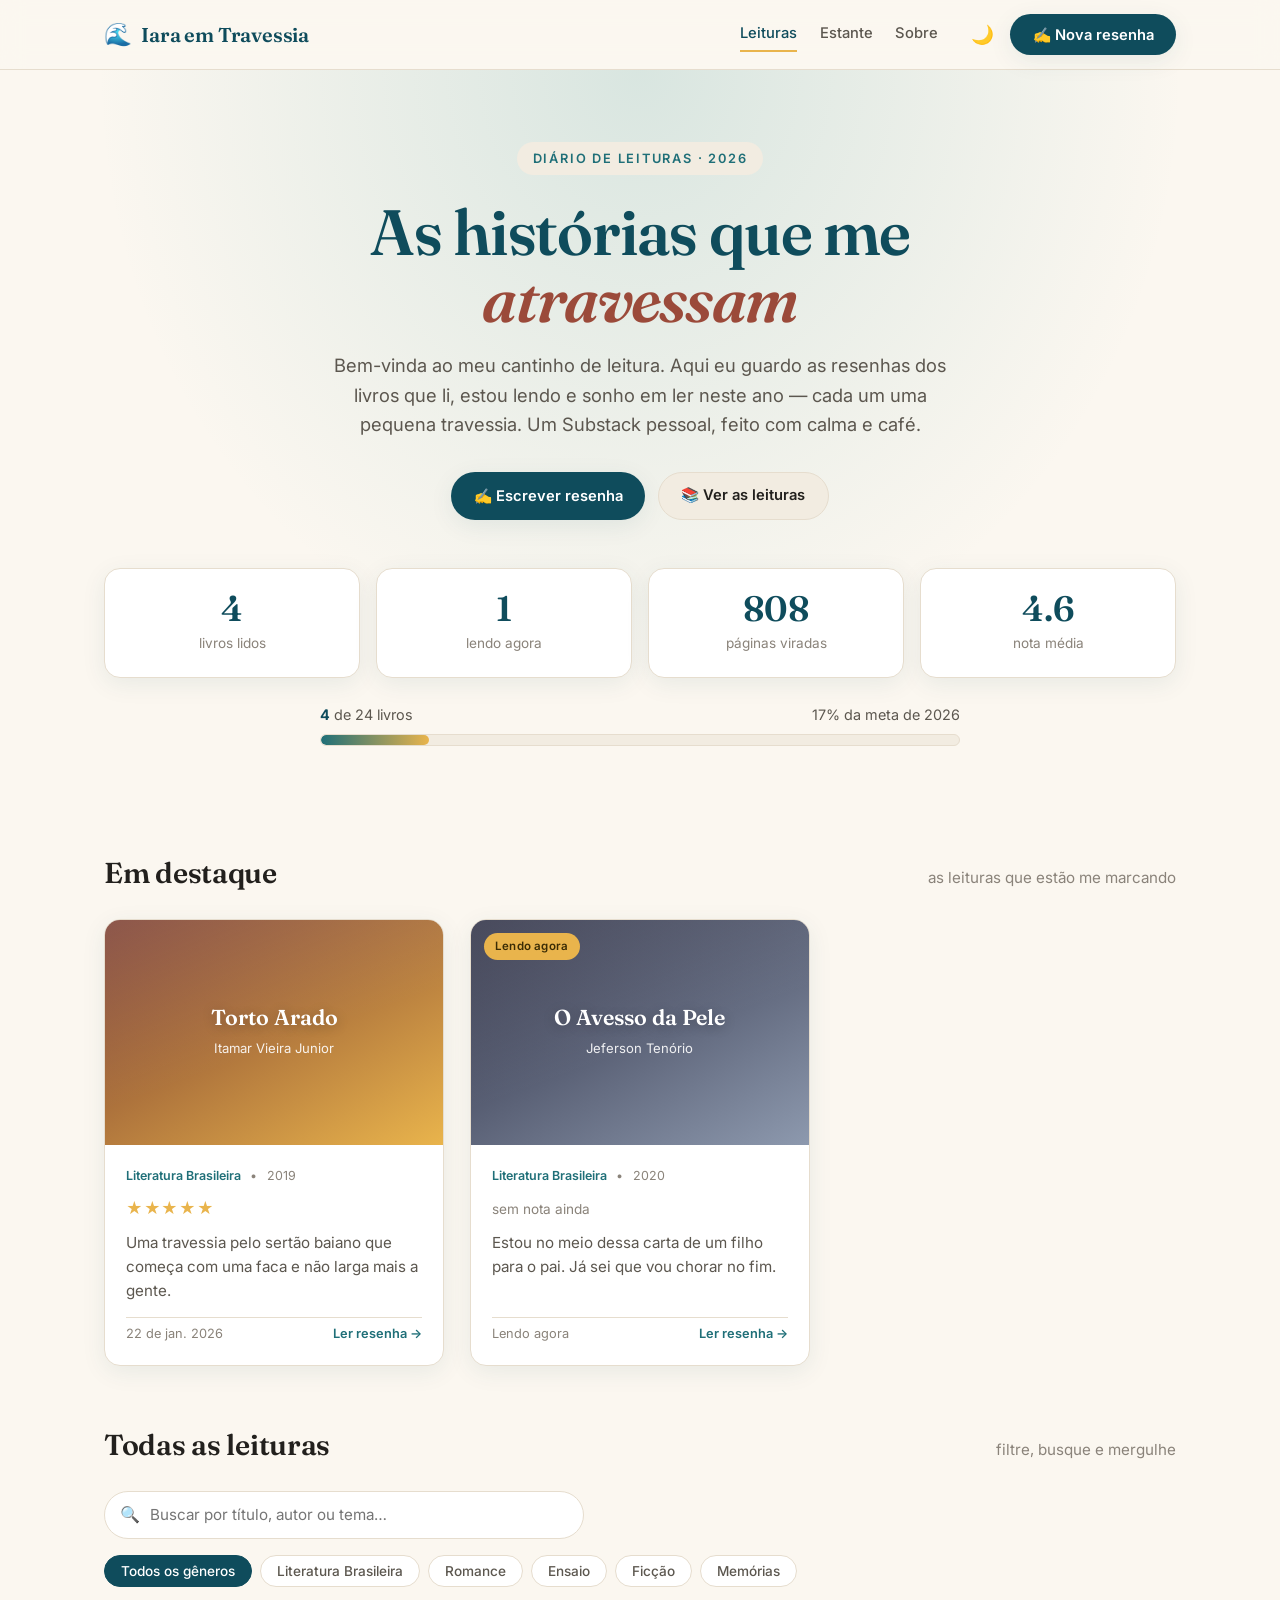
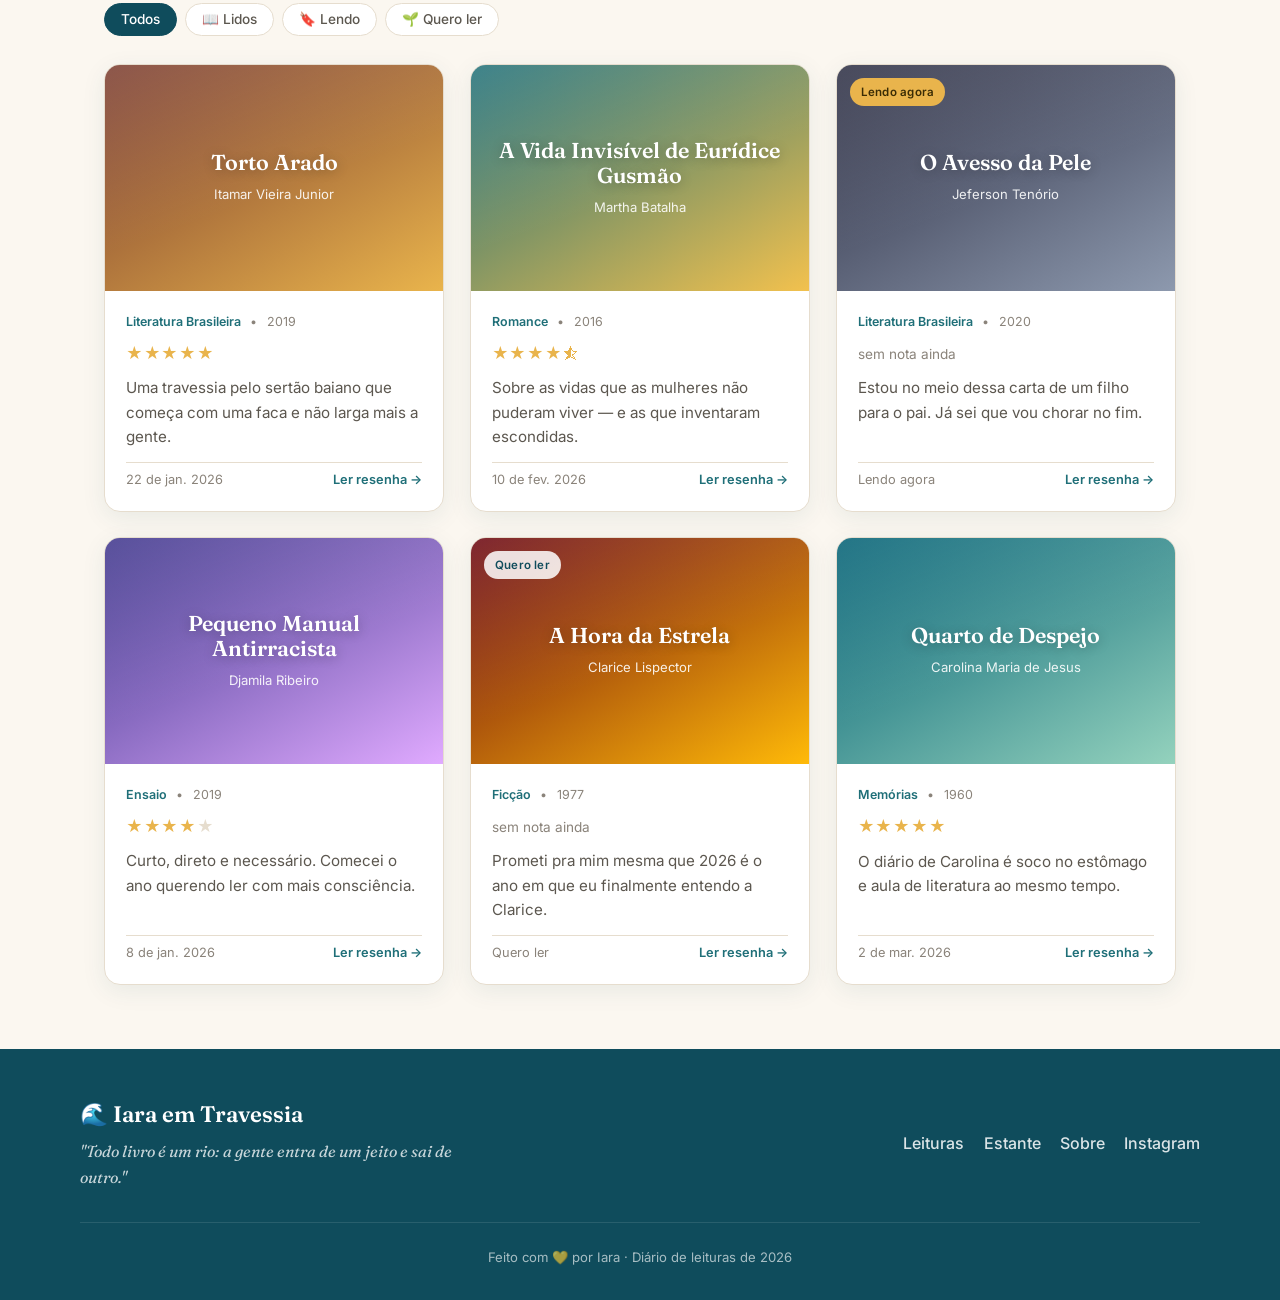
==== index.html @ cbac50d8 "Cria site Iara em Travessia — diário de leituras 2026 Blog pessoal de resenhas estilo Substack/Mediu" ====
<!DOCTYPE html>
<html lang="pt-BR">
<head>
  <meta charset="UTF-8" />
  <meta name="viewport" content="width=device-width, initial-scale=1.0" />
  <title>Iara em Travessia — Diário de Leituras 2026</title>
  <meta
    name="description"
    content="O diário de leituras da Iara em 2026. Resenhas, travessias e livros que atravessam. Inspirado em @iaraemtravessia."
  />
  <link rel="preconnect" href="https://fonts.googleapis.com" />
  <link rel="preconnect" href="https://fonts.gstatic.com" crossorigin />
  <link
    href="https://fonts.googleapis.com/css2?family=Fraunces:ital,opsz,wght@0,9..144,400;0,9..144,500;0,9..144,600;1,9..144,400;1,9..144,500&family=Inter:wght@400;500;600&display=swap"
    rel="stylesheet"
  />
  <link rel="stylesheet" href="css/style.css" />
  <link
    rel="icon"
    href="data:image/svg+xml,<svg xmlns='http://www.w3.org/2000/svg' viewBox='0 0 100 100'><text y='.9em' font-size='90'>🌊</text></svg>"
  />
</head>
<body>
  <!-- Cabeçalho -->
  <header class="cabecalho">
    <div class="cabecalho-conteudo">
      <a href="#" class="logo" data-vista="blog">
        <span class="onda">🌊</span> Iara em Travessia
      </a>
      <nav class="nav">
        <a href="#" data-vista="blog" class="ativo">Leituras</a>
        <a href="#" data-vista="estante">Estante</a>
        <a href="#" data-vista="sobre">Sobre</a>
      </nav>
      <div class="acoes-cabecalho">
        <button class="botao-icone" id="btn-tema" title="Alternar tema">🌙</button>
        <button class="botao botao-primario" id="btn-nova">✍️ Nova resenha</button>
      </div>
    </div>
  </header>

  <!-- ============ VISTA: BLOG ============ -->
  <main class="vista ativa" id="vista-blog">
    <!-- Hero -->
    <section class="hero">
      <span class="hero-etiqueta">Diário de leituras · 2026</span>
      <h1>As histórias que me <em>atravessam</em></h1>
      <p class="hero-sub">
        Bem-vinda ao meu cantinho de leitura. Aqui eu guardo as resenhas dos
        livros que li, estou lendo e sonho em ler neste ano — cada um uma
        pequena travessia. Um Substack pessoal, feito com calma e café.
      </p>
      <div class="hero-acoes">
        <button class="botao botao-primario" id="btn-nova-hero">✍️ Escrever resenha</button>
        <a class="botao botao-secundario" href="#leituras">📚 Ver as leituras</a>
      </div>

      <!-- Estatísticas -->
      <div class="container">
        <div class="stats">
          <div class="stat">
            <div class="stat-numero" id="stat-lidos">0</div>
            <div class="stat-rotulo">livros lidos</div>
          </div>
          <div class="stat">
            <div class="stat-numero" id="stat-lendo">0</div>
            <div class="stat-rotulo">lendo agora</div>
          </div>
          <div class="stat">
            <div class="stat-numero" id="stat-paginas">0</div>
            <div class="stat-rotulo">páginas viradas</div>
          </div>
          <div class="stat">
            <div class="stat-numero" id="stat-media">—</div>
            <div class="stat-rotulo">nota média</div>
          </div>
        </div>
        <div class="meta-barra">
          <div class="meta-topo" id="meta-texto"></div>
          <div class="barra"><div class="barra-preenchida" id="meta-preenchida"></div></div>
        </div>
      </div>
    </section>

    <div class="container">
      <!-- Destaques -->
      <div class="titulo-secao">
        <h2>Em destaque</h2>
        <p>as leituras que estão me marcando</p>
      </div>
      <div class="grade" id="destaques"></div>

      <!-- Todas as leituras -->
      <section id="leituras">
        <div class="titulo-secao">
          <h2>Todas as leituras</h2>
          <p>filtre, busque e mergulhe</p>
        </div>

        <div class="filtros">
          <div class="busca-caixa">
            <span class="lupa">🔍</span>
            <input type="text" id="busca" placeholder="Buscar por título, autor ou tema…" />
          </div>
          <div class="chips" id="chips-genero"></div>
          <div class="chips">
            <button class="chip ativo" data-status="todos">Todos</button>
            <button class="chip" data-status="lido">📖 Lidos</button>
            <button class="chip" data-status="lendo">🔖 Lendo</button>
            <button class="chip" data-status="quero-ler">🌱 Quero ler</button>
          </div>
        </div>

        <div class="grade" id="grade"></div>
      </section>
    </div>
  </main>

  <!-- ============ VISTA: ARTIGO ============ -->
  <main class="vista" id="vista-artigo">
    <article class="artigo" id="artigo-conteudo"></article>
  </main>

  <!-- ============ VISTA: ESTANTE ============ -->
  <main class="vista" id="vista-estante">
    <div class="container">
      <div class="titulo-secao">
        <h2>Minha estante de 2026</h2>
        <p>toque numa lombada para ler a resenha</p>
      </div>
      <div id="estante-conteudo"></div>
    </div>
  </main>

  <!-- ============ VISTA: SOBRE ============ -->
  <main class="vista" id="vista-sobre">
    <div class="sobre">
      <div class="sobre-cabecalho">
        <div class="sobre-avatar">🧜‍♀️</div>
        <h1>Iara em Travessia</h1>
        <p style="color: var(--texto-tenue)">Diário de leituras · 2026</p>
      </div>
      <div class="sobre-corpo">
        <p>
          Oi, eu sou a Iara. Na lenda, a Iara é a sereia dos rios que encanta
          quem escuta seu canto. Eu escolhi esse nome porque acredito que os
          livros também têm esse poder: te chamam pra dentro d'água e te levam
          pra lugares que você nem imaginava.
        </p>
        <p>
          Este espaço é o meu <strong>Substack pessoal</strong> — um lugar
          calmo, sem algoritmo e sem pressa, pra registrar cada livro que
          atravessa 2026 comigo. Aqui não tem resenha certa nem errada: tem o
          que o livro mexeu em mim, as frases que sublinhei, as travessias que
          fiz sentada na poltrona.
        </p>
        <p>
          Se algo aqui te fizer querer abrir um livro, minha missão está
          cumprida. Vem comigo nessa travessia. 🌊
        </p>
        <a
          class="sobre-insta"
          href="https://instagram.com/iaraemtravessia"
          target="_blank"
          rel="noopener"
        >
          📸 @iaraemtravessia no Instagram
        </a>
      </div>
    </div>
  </main>

  <!-- ============ RODAPÉ ============ -->
  <footer class="rodape">
    <div class="rodape-conteudo">
      <div>
        <div class="rodape-logo">🌊 Iara em Travessia</div>
        <p class="rodape-frase">
          "Todo livro é um rio: a gente entra de um jeito e sai de outro."
        </p>
      </div>
      <div class="rodape-links">
        <a href="#" data-vista="blog">Leituras</a>
        <a href="#" data-vista="estante">Estante</a>
        <a href="#" data-vista="sobre">Sobre</a>
        <a href="https://instagram.com/iaraemtravessia" target="_blank" rel="noopener">Instagram</a>
      </div>
    </div>
    <div class="rodape-base">
      Feito com 💛 por Iara · Diário de leituras de 2026
    </div>
  </footer>

  <!-- ============ MODAL: NOVA RESENHA ============ -->
  <div class="modal-fundo" id="modal">
    <div class="modal">
      <div style="display:flex; justify-content:space-between; align-items:flex-start">
        <div>
          <h2>Nova resenha ✍️</h2>
          <p class="modal-dica">Registre uma leitura direto por aqui.</p>
        </div>
        <button class="botao-icone" id="btn-fechar-modal">✕</button>
      </div>
      <form id="form-resenha">
        <div class="campo">
          <label>Título do livro *</label>
          <input type="text" name="titulo" required placeholder="Ex: Torto Arado" />
        </div>
        <div class="campo-linha">
          <div class="campo">
            <label>Autor(a)</label>
            <input type="text" name="autor" placeholder="Ex: Itamar Vieira Junior" />
          </div>
          <div class="campo">
            <label>Ano</label>
            <input type="number" name="ano" placeholder="2019" />
          </div>
        </div>
        <div class="campo-linha">
          <div class="campo">
            <label>Gênero</label>
            <select name="genero" id="campo-genero"></select>
          </div>
          <div class="campo">
            <label>Status</label>
            <select name="status">
              <option value="lido">Lido</option>
              <option value="lendo">Lendo agora</option>
              <option value="quero-ler">Quero ler</option>
            </select>
          </div>
        </div>
        <div class="campo-linha">
          <div class="campo">
            <label>Páginas</label>
            <input type="number" name="paginas" placeholder="264" />
          </div>
          <div class="campo">
            <label>Sua nota</label>
            <div class="nota-select" id="nota-select"></div>
          </div>
        </div>
        <div class="campo">
          <label>Chamada curta (aparece no cartão)</label>
          <input type="text" name="resumo" placeholder="Uma frase que resume o que achou" />
        </div>
        <div class="campo">
          <label>Citação favorita (opcional)</label>
          <input type="text" name="frase" placeholder="Uma frase que você sublinhou" />
        </div>
        <div class="campo">
          <label>Sua resenha</label>
          <textarea name="resenha" placeholder="Escreva o que o livro mexeu em você… (aperte Enter duas vezes para separar parágrafos)"></textarea>
        </div>
        <div class="aviso-local">
          💾 Esta resenha fica salva <strong>só neste navegador/dispositivo</strong>.
          Para publicá-la de vez no site (e vê-la em qualquer lugar), copie os dados
          para o arquivo <code>js/data.js</code>. Veja o passo a passo no README.
        </div>
        <div class="modal-acoes">
          <button type="button" class="botao botao-secundario" id="btn-cancelar">Cancelar</button>
          <button type="submit" class="botao botao-primario">Salvar resenha</button>
        </div>
      </form>
    </div>
  </div>

  <script src="js/data.js"></script>
  <script src="js/app.js"></script>
</body>
</html>
---- css/style.css ----
/* ============================================================
   IARA EM TRAVESSIA — Estilos
   Tema inspirado na Iara: sereia dos rios do folclore brasileiro.
   Paleta: águas profundas (azul-petróleo), areia e dourado.
   ============================================================ */

:root {
  /* Cores — tema claro */
  --agua-profunda: #0f4c5c;
  --agua: #1f6f78;
  --agua-clara: #5fa8a8;
  --dourado: #e9b44c;
  --dourado-escuro: #c8912f;
  --terracota: #9b4a3a;

  --fundo: #fbf7f0;
  --fundo-cartao: #ffffff;
  --fundo-suave: #f2ece1;
  --texto: #22201d;
  --texto-suave: #5c574f;
  --texto-tenue: #8a837a;
  --borda: #e6ddce;
  --sombra: 0 6px 24px rgba(15, 76, 92, 0.08);
  --sombra-forte: 0 14px 44px rgba(15, 76, 92, 0.16);

  --serif: "Fraunces", Georgia, "Times New Roman", serif;
  --sans: "Inter", -apple-system, BlinkMacSystemFont, "Segoe UI", sans-serif;
  --raio: 16px;
  --largura-texto: 720px;
  --largura-max: 1120px;
}

[data-tema="escuro"] {
  --agua-profunda: #7fd0d8;
  --agua: #5fb8c0;
  --agua-clara: #8fd8de;
  --dourado: #f0c674;
  --dourado-escuro: #e9b44c;
  --terracota: #d98a76;

  --fundo: #141b1e;
  --fundo-cartao: #1c2529;
  --fundo-suave: #222d31;
  --texto: #f0ece4;
  --texto-suave: #c4bdb0;
  --texto-tenue: #8d867a;
  --borda: #2c383d;
  --sombra: 0 6px 24px rgba(0, 0, 0, 0.35);
  --sombra-forte: 0 14px 44px rgba(0, 0, 0, 0.5);
}

* {
  box-sizing: border-box;
  margin: 0;
  padding: 0;
}

html {
  scroll-behavior: smooth;
}

body {
  font-family: var(--sans);
  background: var(--fundo);
  color: var(--texto);
  line-height: 1.6;
  -webkit-font-smoothing: antialiased;
  transition: background 0.3s ease, color 0.3s ease;
}

img {
  max-width: 100%;
  display: block;
}

a {
  color: inherit;
  text-decoration: none;
}

button {
  font-family: inherit;
  cursor: pointer;
  border: none;
  background: none;
  color: inherit;
}

/* ---------- Cabeçalho ---------- */
.cabecalho {
  position: sticky;
  top: 0;
  z-index: 50;
  background: color-mix(in srgb, var(--fundo) 88%, transparent);
  backdrop-filter: blur(12px);
  border-bottom: 1px solid var(--borda);
}

.cabecalho-conteudo {
  max-width: var(--largura-max);
  margin: 0 auto;
  padding: 0.9rem 1.5rem;
  display: flex;
  align-items: center;
  gap: 1.5rem;
}

.logo {
  display: flex;
  align-items: center;
  gap: 0.6rem;
  font-family: var(--serif);
  font-weight: 600;
  font-size: 1.25rem;
  color: var(--agua-profunda);
  letter-spacing: -0.01em;
}

.logo .onda {
  font-size: 1.4rem;
}

.nav {
  display: flex;
  gap: 1.4rem;
  margin-left: auto;
  align-items: center;
}

.nav a {
  font-size: 0.92rem;
  font-weight: 500;
  color: var(--texto-suave);
  padding: 0.3rem 0;
  border-bottom: 2px solid transparent;
  transition: color 0.2s, border-color 0.2s;
}

.nav a:hover,
.nav a.ativo {
  color: var(--agua-profunda);
  border-color: var(--dourado);
}

.acoes-cabecalho {
  display: flex;
  gap: 0.5rem;
  align-items: center;
}

.botao-icone {
  width: 40px;
  height: 40px;
  border-radius: 50%;
  display: grid;
  place-items: center;
  font-size: 1.15rem;
  color: var(--texto-suave);
  transition: background 0.2s, color 0.2s;
}

.botao-icone:hover {
  background: var(--fundo-suave);
  color: var(--agua-profunda);
}

/* ---------- Botões ---------- */
.botao {
  display: inline-flex;
  align-items: center;
  gap: 0.5rem;
  padding: 0.7rem 1.4rem;
  border-radius: 999px;
  font-weight: 600;
  font-size: 0.92rem;
  transition: transform 0.15s, box-shadow 0.2s, background 0.2s;
}

.botao-primario {
  background: var(--agua-profunda);
  color: #fff;
  box-shadow: var(--sombra);
}
[data-tema="escuro"] .botao-primario {
  color: #10181b;
}

.botao-primario:hover {
  transform: translateY(-2px);
  box-shadow: var(--sombra-forte);
}

.botao-secundario {
  background: var(--fundo-suave);
  color: var(--texto);
  border: 1px solid var(--borda);
}
.botao-secundario:hover {
  border-color: var(--agua-clara);
}

/* ---------- Layout ---------- */
.container {
  max-width: var(--largura-max);
  margin: 0 auto;
  padding: 0 1.5rem;
}

section {
  scroll-margin-top: 80px;
}

.vista {
  display: none;
}
.vista.ativa {
  display: block;
  animation: aparecer 0.4s ease;
}

@keyframes aparecer {
  from {
    opacity: 0;
    transform: translateY(12px);
  }
  to {
    opacity: 1;
    transform: translateY(0);
  }
}

/* ---------- Hero ---------- */
.hero {
  position: relative;
  overflow: hidden;
  padding: 4.5rem 1.5rem 3rem;
  text-align: center;
}

.hero::before {
  content: "";
  position: absolute;
  inset: 0;
  background: radial-gradient(
      ellipse at top,
      color-mix(in srgb, var(--agua-clara) 22%, transparent),
      transparent 60%
    );
  z-index: -1;
}

.hero-etiqueta {
  display: inline-block;
  font-size: 0.8rem;
  font-weight: 600;
  letter-spacing: 0.14em;
  text-transform: uppercase;
  color: var(--agua);
  background: var(--fundo-suave);
  padding: 0.4rem 1rem;
  border-radius: 999px;
  margin-bottom: 1.4rem;
}

.hero h1 {
  font-family: var(--serif);
  font-size: clamp(2.4rem, 6vw, 4rem);
  font-weight: 600;
  line-height: 1.05;
  letter-spacing: -0.02em;
  color: var(--agua-profunda);
  max-width: 14ch;
  margin: 0 auto 1.2rem;
}

.hero h1 em {
  font-style: italic;
  color: var(--terracota);
}

.hero-sub {
  font-size: 1.15rem;
  color: var(--texto-suave);
  max-width: 52ch;
  margin: 0 auto 2rem;
}

.hero-acoes {
  display: flex;
  gap: 0.8rem;
  justify-content: center;
  flex-wrap: wrap;
}

/* ---------- Estatísticas ---------- */
.stats {
  display: grid;
  grid-template-columns: repeat(4, 1fr);
  gap: 1rem;
  margin: 3rem auto 1rem;
}

.stat {
  background: var(--fundo-cartao);
  border: 1px solid var(--borda);
  border-radius: var(--raio);
  padding: 1.4rem 1.2rem;
  text-align: center;
  box-shadow: var(--sombra);
}

.stat-numero {
  font-family: var(--serif);
  font-size: 2.2rem;
  font-weight: 600;
  color: var(--agua-profunda);
  line-height: 1;
}

.stat-rotulo {
  font-size: 0.85rem;
  color: var(--texto-tenue);
  margin-top: 0.4rem;
}

/* Barra de progresso da meta */
.meta-barra {
  max-width: 640px;
  margin: 1.6rem auto 0;
  text-align: center;
}
.meta-topo {
  display: flex;
  justify-content: space-between;
  font-size: 0.9rem;
  color: var(--texto-suave);
  margin-bottom: 0.5rem;
}
.meta-topo strong {
  color: var(--agua-profunda);
}
.barra {
  height: 12px;
  background: var(--fundo-suave);
  border-radius: 999px;
  overflow: hidden;
  border: 1px solid var(--borda);
}
.barra-preenchida {
  height: 100%;
  background: linear-gradient(90deg, var(--agua), var(--dourado));
  border-radius: 999px;
  width: 0;
  transition: width 1s cubic-bezier(0.22, 1, 0.36, 1);
}

/* ---------- Títulos de seção ---------- */
.titulo-secao {
  display: flex;
  align-items: baseline;
  justify-content: space-between;
  margin: 3.5rem 0 1.4rem;
  flex-wrap: wrap;
  gap: 0.5rem;
}
.titulo-secao h2 {
  font-family: var(--serif);
  font-size: 1.8rem;
  font-weight: 600;
  color: var(--texto);
  letter-spacing: -0.01em;
}
.titulo-secao p {
  color: var(--texto-tenue);
  font-size: 0.95rem;
}

/* ---------- Filtros ---------- */
.filtros {
  display: flex;
  flex-direction: column;
  gap: 1rem;
  margin-bottom: 1.8rem;
}

.busca-caixa {
  position: relative;
  max-width: 480px;
}
.busca-caixa input {
  width: 100%;
  padding: 0.85rem 1rem 0.85rem 2.8rem;
  border-radius: 999px;
  border: 1px solid var(--borda);
  background: var(--fundo-cartao);
  color: var(--texto);
  font-size: 0.95rem;
  font-family: inherit;
  transition: border-color 0.2s, box-shadow 0.2s;
}
.busca-caixa input:focus {
  outline: none;
  border-color: var(--agua-clara);
  box-shadow: 0 0 0 3px color-mix(in srgb, var(--agua-clara) 25%, transparent);
}
.busca-caixa .lupa {
  position: absolute;
  left: 1rem;
  top: 50%;
  transform: translateY(-50%);
  color: var(--texto-tenue);
}

.chips {
  display: flex;
  gap: 0.5rem;
  flex-wrap: wrap;
}
.chip {
  padding: 0.45rem 1rem;
  border-radius: 999px;
  border: 1px solid var(--borda);
  background: var(--fundo-cartao);
  color: var(--texto-suave);
  font-size: 0.85rem;
  font-weight: 500;
  transition: all 0.2s;
}
.chip:hover {
  border-color: var(--agua-clara);
}
.chip.ativo {
  background: var(--agua-profunda);
  color: #fff;
  border-color: var(--agua-profunda);
}
[data-tema="escuro"] .chip.ativo {
  color: #10181b;
}

/* ---------- Grade de livros ---------- */
.grade {
  display: grid;
  grid-template-columns: repeat(auto-fill, minmax(280px, 1fr));
  gap: 1.6rem;
}

.cartao {
  background: var(--fundo-cartao);
  border: 1px solid var(--borda);
  border-radius: var(--raio);
  overflow: hidden;
  box-shadow: var(--sombra);
  transition: transform 0.2s, box-shadow 0.2s;
  cursor: pointer;
  display: flex;
  flex-direction: column;
}
.cartao:hover {
  transform: translateY(-5px);
  box-shadow: var(--sombra-forte);
}

.capa {
  position: relative;
  aspect-ratio: 3 / 2;
  display: grid;
  place-items: center;
  padding: 1.5rem;
  text-align: center;
  overflow: hidden;
}
.capa::after {
  content: "";
  position: absolute;
  inset: 0;
  background: linear-gradient(160deg, rgba(255, 255, 255, 0.14), transparent 55%);
}
.capa-titulo {
  font-family: var(--serif);
  font-size: 1.35rem;
  font-weight: 600;
  color: #fff;
  line-height: 1.15;
  text-shadow: 0 2px 12px rgba(0, 0, 0, 0.28);
  z-index: 1;
}
.capa-autor {
  color: rgba(255, 255, 255, 0.9);
  font-size: 0.82rem;
  margin-top: 0.5rem;
  z-index: 1;
}

.status-selo {
  position: absolute;
  top: 0.8rem;
  left: 0.8rem;
  font-size: 0.72rem;
  font-weight: 600;
  padding: 0.28rem 0.7rem;
  border-radius: 999px;
  background: rgba(255, 255, 255, 0.92);
  color: var(--texto);
  z-index: 2;
  letter-spacing: 0.02em;
}
.status-selo.lendo {
  background: var(--dourado);
  color: #3a2c05;
}
.status-selo.quero-ler {
  background: rgba(255, 255, 255, 0.85);
  color: var(--agua-profunda);
}

.cartao-corpo {
  padding: 1.3rem;
  display: flex;
  flex-direction: column;
  gap: 0.6rem;
  flex: 1;
}
.cartao-meta {
  display: flex;
  align-items: center;
  gap: 0.6rem;
  font-size: 0.78rem;
  color: var(--texto-tenue);
}
.genero-tag {
  color: var(--agua);
  font-weight: 600;
}
.cartao-resumo {
  color: var(--texto-suave);
  font-size: 0.95rem;
  flex: 1;
}
.estrelas {
  color: var(--dourado);
  font-size: 1rem;
  letter-spacing: 0.05em;
}
.estrelas .vazia {
  color: var(--borda);
}
.cartao-rodape {
  display: flex;
  justify-content: space-between;
  align-items: center;
  font-size: 0.8rem;
  color: var(--texto-tenue);
  padding-top: 0.4rem;
  border-top: 1px solid var(--borda);
  margin-top: 0.2rem;
}
.ler-mais {
  color: var(--agua);
  font-weight: 600;
}

.vazio {
  text-align: center;
  padding: 4rem 1rem;
  color: var(--texto-tenue);
}
.vazio .emoji {
  font-size: 2.5rem;
  display: block;
  margin-bottom: 0.8rem;
}

/* ---------- Artigo (resenha completa) ---------- */
.artigo {
  max-width: var(--largura-texto);
  margin: 0 auto;
  padding: 2.5rem 1.5rem 4rem;
}
.voltar {
  display: inline-flex;
  align-items: center;
  gap: 0.4rem;
  color: var(--agua);
  font-weight: 600;
  font-size: 0.9rem;
  margin-bottom: 2rem;
}
.voltar:hover {
  color: var(--agua-profunda);
}

.artigo-capa {
  aspect-ratio: 21 / 9;
  border-radius: var(--raio);
  display: grid;
  place-items: center;
  padding: 2rem;
  text-align: center;
  margin-bottom: 2rem;
  position: relative;
  overflow: hidden;
}
.artigo-capa .capa-titulo {
  font-size: clamp(1.8rem, 4vw, 2.6rem);
}

.artigo-cabecalho {
  margin-bottom: 2rem;
  border-bottom: 1px solid var(--borda);
  padding-bottom: 1.6rem;
}
.artigo-genero {
  color: var(--agua);
  font-weight: 600;
  font-size: 0.85rem;
  text-transform: uppercase;
  letter-spacing: 0.08em;
}
.artigo-cabecalho h1 {
  font-family: var(--serif);
  font-size: clamp(2rem, 5vw, 2.8rem);
  font-weight: 600;
  line-height: 1.1;
  margin: 0.6rem 0;
  color: var(--texto);
}
.artigo-autor {
  font-size: 1.05rem;
  color: var(--texto-suave);
  font-style: italic;
}
.artigo-info {
  display: flex;
  flex-wrap: wrap;
  gap: 1.2rem;
  margin-top: 1rem;
  font-size: 0.88rem;
  color: var(--texto-tenue);
  align-items: center;
}
.artigo-info .estrelas {
  font-size: 1.1rem;
}

.artigo-corpo {
  font-family: var(--serif);
  font-size: 1.18rem;
  line-height: 1.8;
  color: var(--texto);
}
.artigo-corpo p {
  margin-bottom: 1.4rem;
}

.citacao {
  border-left: 4px solid var(--dourado);
  padding: 0.4rem 0 0.4rem 1.4rem;
  margin: 2rem 0;
  font-family: var(--serif);
  font-style: italic;
  font-size: 1.35rem;
  color: var(--agua-profunda);
  line-height: 1.5;
}

.artigo-rodape {
  margin-top: 3rem;
  padding-top: 2rem;
  border-top: 1px solid var(--borda);
  display: flex;
  justify-content: space-between;
  align-items: center;
  flex-wrap: wrap;
  gap: 1rem;
}

/* ---------- Estante ---------- */
.estante-prateleira {
  margin-bottom: 2.5rem;
}
.estante-prateleira h3 {
  font-family: var(--serif);
  font-size: 1.3rem;
  color: var(--agua-profunda);
  margin-bottom: 1rem;
  display: flex;
  align-items: center;
  gap: 0.5rem;
}
.estante-linha {
  display: flex;
  gap: 0.8rem;
  flex-wrap: wrap;
  padding: 1.2rem;
  background: var(--fundo-suave);
  border-radius: var(--raio);
  border-bottom: 4px solid var(--borda);
}
.lombada {
  width: 56px;
  height: 190px;
  border-radius: 4px;
  padding: 0.7rem 0.4rem;
  display: flex;
  align-items: center;
  justify-content: center;
  cursor: pointer;
  transition: transform 0.2s;
  box-shadow: 2px 2px 8px rgba(0, 0, 0, 0.18);
  position: relative;
}
.lombada:hover {
  transform: translateY(-8px);
}
.lombada span {
  writing-mode: vertical-rl;
  transform: rotate(180deg);
  color: #fff;
  font-family: var(--serif);
  font-size: 0.82rem;
  font-weight: 600;
  text-shadow: 0 1px 4px rgba(0, 0, 0, 0.4);
  white-space: nowrap;
  overflow: hidden;
  text-overflow: ellipsis;
  max-height: 100%;
}

/* ---------- Sobre ---------- */
.sobre {
  max-width: var(--largura-texto);
  margin: 0 auto;
  padding: 3rem 1.5rem 4rem;
}
.sobre-cabecalho {
  text-align: center;
  margin-bottom: 2.5rem;
}
.sobre-avatar {
  width: 110px;
  height: 110px;
  border-radius: 50%;
  margin: 0 auto 1.2rem;
  display: grid;
  place-items: center;
  font-size: 3rem;
  background: linear-gradient(135deg, var(--agua), var(--dourado));
  box-shadow: var(--sombra-forte);
}
.sobre h1 {
  font-family: var(--serif);
  font-size: 2.4rem;
  color: var(--agua-profunda);
  margin-bottom: 0.5rem;
}
.sobre-corpo {
  font-family: var(--serif);
  font-size: 1.15rem;
  line-height: 1.8;
}
.sobre-corpo p {
  margin-bottom: 1.3rem;
}
.sobre-insta {
  display: inline-flex;
  align-items: center;
  gap: 0.5rem;
  margin-top: 1rem;
  color: var(--terracota);
  font-weight: 600;
  font-family: var(--sans);
}

/* ---------- Modal (nova resenha) ---------- */
.modal-fundo {
  position: fixed;
  inset: 0;
  background: rgba(15, 30, 35, 0.55);
  backdrop-filter: blur(4px);
  display: none;
  align-items: flex-start;
  justify-content: center;
  z-index: 100;
  padding: 2rem 1rem;
  overflow-y: auto;
}
.modal-fundo.aberto {
  display: flex;
}
.modal {
  background: var(--fundo-cartao);
  border-radius: var(--raio);
  max-width: 640px;
  width: 100%;
  padding: 2rem;
  box-shadow: var(--sombra-forte);
  animation: aparecer 0.3s ease;
}
.modal h2 {
  font-family: var(--serif);
  font-size: 1.6rem;
  color: var(--agua-profunda);
  margin-bottom: 0.3rem;
}
.modal-dica {
  color: var(--texto-tenue);
  font-size: 0.9rem;
  margin-bottom: 1.5rem;
}
.campo {
  margin-bottom: 1.1rem;
}
.campo label {
  display: block;
  font-size: 0.85rem;
  font-weight: 600;
  color: var(--texto-suave);
  margin-bottom: 0.4rem;
}
.campo input,
.campo select,
.campo textarea {
  width: 100%;
  padding: 0.7rem 0.9rem;
  border-radius: 10px;
  border: 1px solid var(--borda);
  background: var(--fundo);
  color: var(--texto);
  font-size: 0.95rem;
  font-family: inherit;
}
.campo textarea {
  resize: vertical;
  min-height: 120px;
  font-family: var(--serif);
  line-height: 1.6;
}
.campo input:focus,
.campo select:focus,
.campo textarea:focus {
  outline: none;
  border-color: var(--agua-clara);
}
.campo-linha {
  display: grid;
  grid-template-columns: 1fr 1fr;
  gap: 1rem;
}
.modal-acoes {
  display: flex;
  justify-content: flex-end;
  gap: 0.7rem;
  margin-top: 1.5rem;
}
.nota-select {
  display: flex;
  gap: 0.3rem;
  font-size: 1.6rem;
  color: var(--borda);
}
.nota-select span {
  cursor: pointer;
  transition: transform 0.15s, color 0.15s;
}
.nota-select span:hover {
  transform: scale(1.15);
}
.nota-select span.aceso {
  color: var(--dourado);
}

.aviso-local {
  background: var(--fundo-suave);
  border: 1px dashed var(--borda);
  border-radius: 10px;
  padding: 0.8rem 1rem;
  font-size: 0.82rem;
  color: var(--texto-tenue);
  margin-top: 1rem;
}

.selo-rascunho {
  position: absolute;
  top: 0.8rem;
  right: 0.8rem;
  background: var(--terracota);
  color: #fff;
  font-size: 0.68rem;
  font-weight: 600;
  padding: 0.24rem 0.6rem;
  border-radius: 999px;
  z-index: 2;
}

/* ---------- Rodapé ---------- */
.rodape {
  background: var(--agua-profunda);
  color: rgba(255, 255, 255, 0.9);
  padding: 3rem 1.5rem 2rem;
  margin-top: 4rem;
}
[data-tema="escuro"] .rodape {
  background: #0c1416;
  border-top: 1px solid var(--borda);
}
.rodape-conteudo {
  max-width: var(--largura-max);
  margin: 0 auto;
  display: flex;
  justify-content: space-between;
  align-items: center;
  flex-wrap: wrap;
  gap: 1.5rem;
}
.rodape-logo {
  font-family: var(--serif);
  font-size: 1.4rem;
  font-weight: 600;
  color: #fff;
}
.rodape-frase {
  font-style: italic;
  font-family: var(--serif);
  max-width: 40ch;
  opacity: 0.85;
  margin-top: 0.4rem;
}
.rodape-links {
  display: flex;
  gap: 1.2rem;
  align-items: center;
}
.rodape-links a {
  color: rgba(255, 255, 255, 0.85);
  transition: color 0.2s;
  font-weight: 500;
}
.rodape-links a:hover {
  color: var(--dourado);
}
.rodape-base {
  max-width: var(--largura-max);
  margin: 2rem auto 0;
  padding-top: 1.5rem;
  border-top: 1px solid rgba(255, 255, 255, 0.15);
  font-size: 0.82rem;
  opacity: 0.7;
  text-align: center;
}

/* ---------- Responsivo ---------- */
@media (max-width: 760px) {
  .nav {
    display: none;
  }
  .stats {
    grid-template-columns: repeat(2, 1fr);
  }
  .campo-linha {
    grid-template-columns: 1fr;
  }
  .hero {
    padding: 3rem 1.2rem 2rem;
  }
  .rodape-conteudo {
    flex-direction: column;
    text-align: center;
  }
}
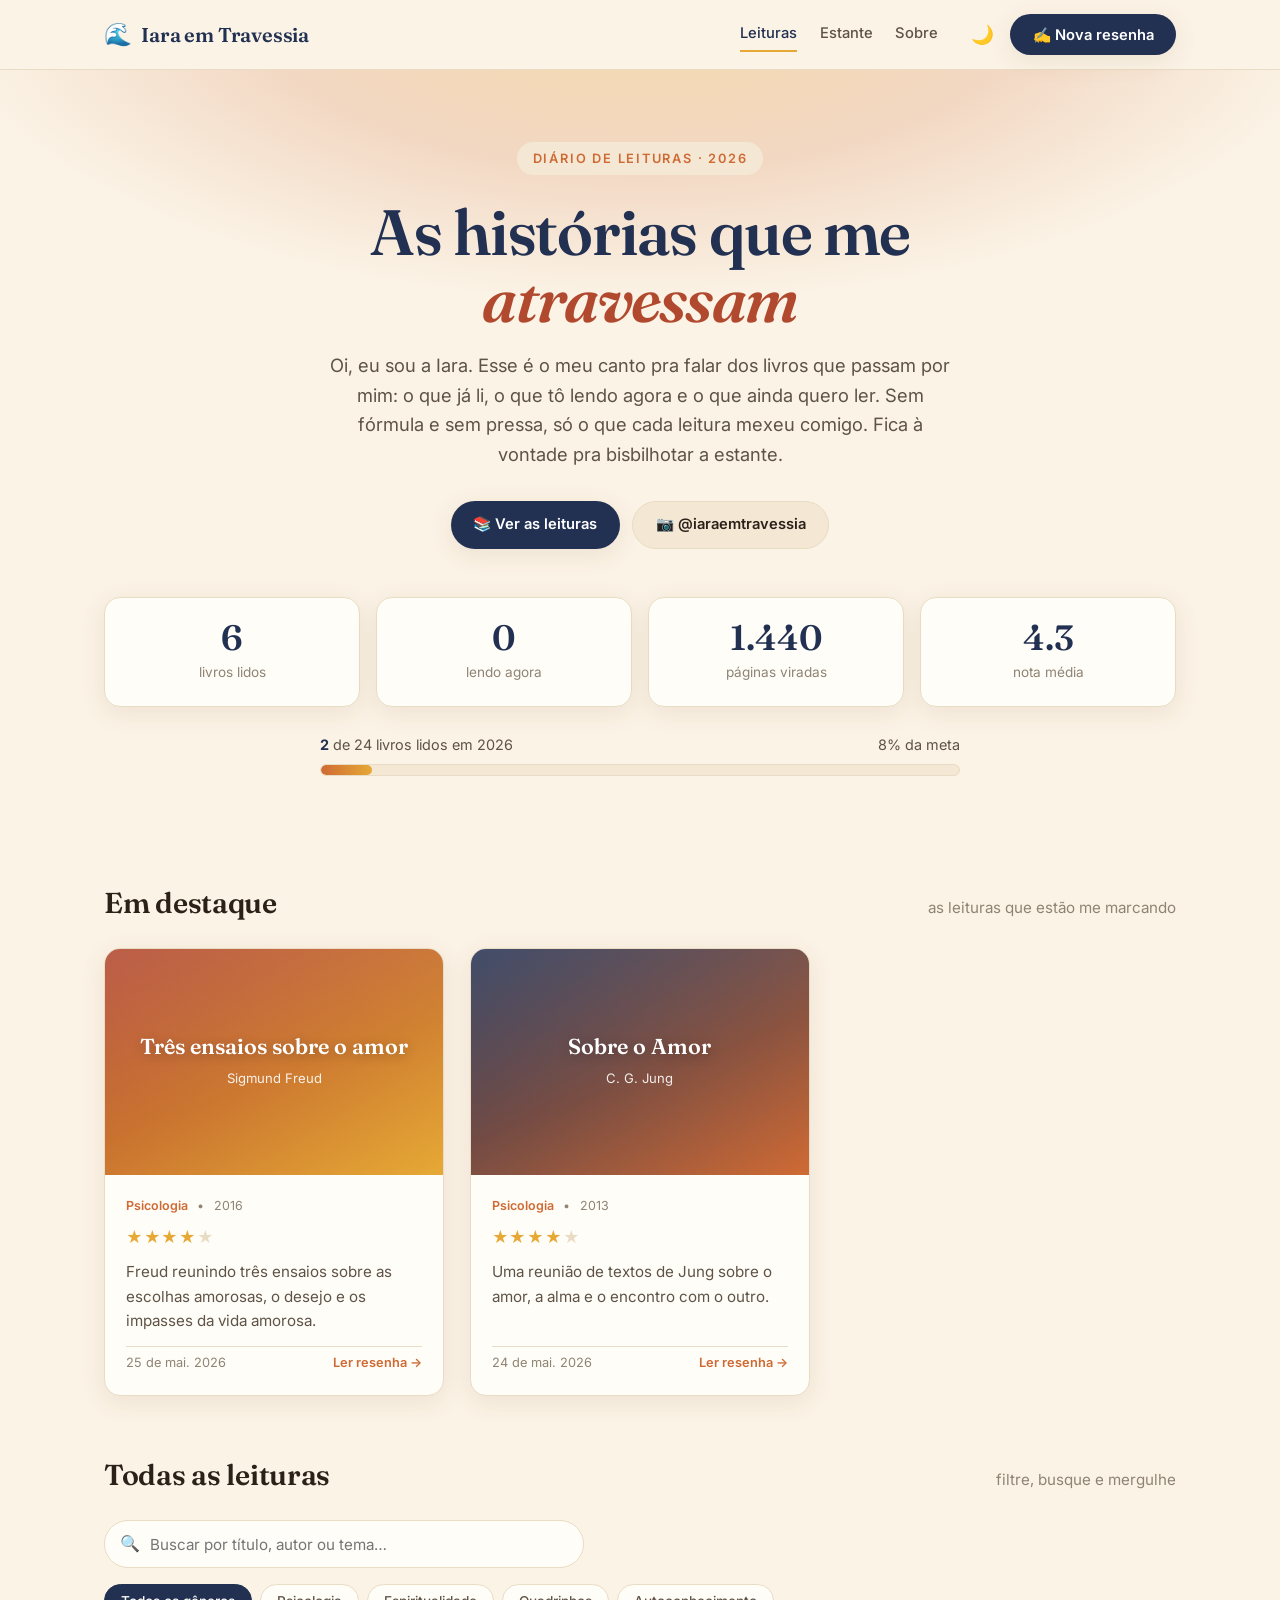
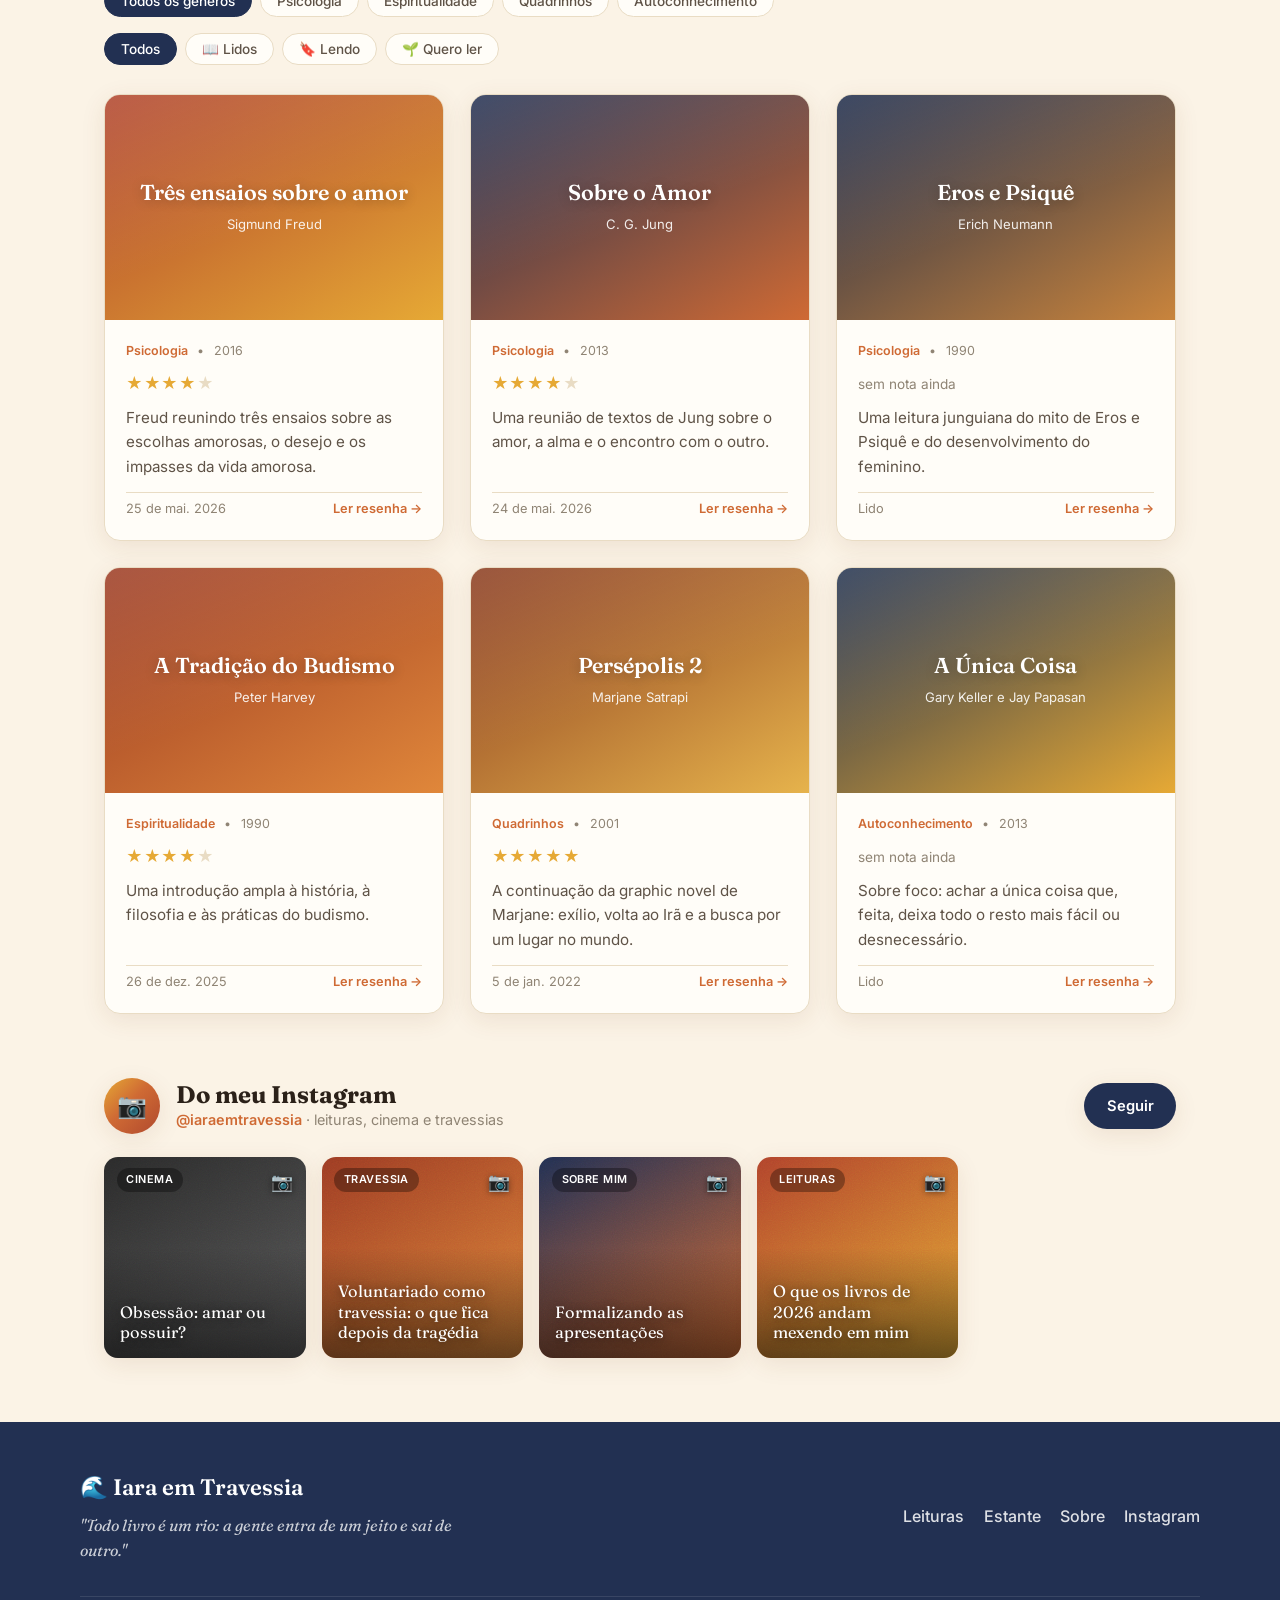
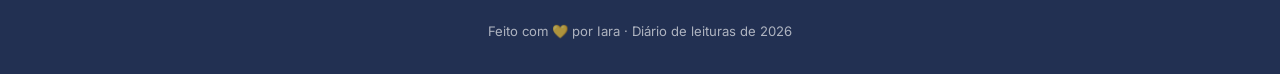
==== commit 12b7bca8: "Redesign fim de tarde, textos humanos e seção do Instagram - Nova paleta pôr do sol (terracota, lara" ====
--- a/index.html
+++ b/index.html
@@ -46,13 +46,14 @@
       <span class="hero-etiqueta">Diário de leituras · 2026</span>
       <h1>As histórias que me <em>atravessam</em></h1>
       <p class="hero-sub">
-        Bem-vinda ao meu cantinho de leitura. Aqui eu guardo as resenhas dos
-        livros que li, estou lendo e sonho em ler neste ano — cada um uma
-        pequena travessia. Um Substack pessoal, feito com calma e café.
+        Oi, eu sou a Iara. Esse é o meu canto pra falar dos livros que passam
+        por mim: o que já li, o que tô lendo agora e o que ainda quero ler.
+        Sem fórmula e sem pressa, só o que cada leitura mexeu comigo. Fica à
+        vontade pra bisbilhotar a estante.
       </p>
       <div class="hero-acoes">
-        <button class="botao botao-primario" id="btn-nova-hero">✍️ Escrever resenha</button>
-        <a class="botao botao-secundario" href="#leituras">📚 Ver as leituras</a>
+        <a class="botao botao-primario" href="#leituras">📚 Ver as leituras</a>
+        <a class="botao botao-secundario" href="https://instagram.com/iaraemtravessia" target="_blank" rel="noopener">📷 @iaraemtravessia</a>
       </div>
 
       <!-- Estatísticas -->
@@ -113,6 +114,27 @@
 
         <div class="grade" id="grade"></div>
       </section>
+
+      <!-- Instagram -->
+      <section class="insta">
+        <div class="insta-cabecalho">
+          <div class="insta-avatar">📷</div>
+          <div class="insta-info">
+            <h2>Do meu Instagram</h2>
+            <p>
+              <a href="https://instagram.com/iaraemtravessia" target="_blank" rel="noopener">@iaraemtravessia</a>
+              · leituras, cinema e travessias
+            </p>
+          </div>
+          <a
+            class="botao botao-primario insta-seguir"
+            href="https://instagram.com/iaraemtravessia"
+            target="_blank"
+            rel="noopener"
+          >Seguir</a>
+        </div>
+        <div class="insta-grade" id="insta-grade"></div>
+      </section>
     </div>
   </main>
 
@@ -136,27 +158,33 @@
   <main class="vista" id="vista-sobre">
     <div class="sobre">
       <div class="sobre-cabecalho">
-        <div class="sobre-avatar">🧜‍♀️</div>
-        <h1>Iara em Travessia</h1>
-        <p style="color: var(--texto-tenue)">Diário de leituras · 2026</p>
+        <div class="sobre-avatar">📖</div>
+        <h1>Oi, eu sou a Iara</h1>
+        <p style="color: var(--texto-tenue)">Juiz de Fora · Minas Gerais</p>
+        <div class="sobre-tags">
+          <span>♒ Aquariana</span>
+          <span>🧠 Psicologia</span>
+          <span>🎶 Rata de show</span>
+          <span>✈️ Viajante</span>
+          <span>🐾 Mãe de pet</span>
+        </div>
       </div>
       <div class="sobre-corpo">
         <p>
-          Oi, eu sou a Iara. Na lenda, a Iara é a sereia dos rios que encanta
-          quem escuta seu canto. Eu escolhi esse nome porque acredito que os
-          livros também têm esse poder: te chamam pra dentro d'água e te levam
-          pra lugares que você nem imaginava.
+          Sou estudante de Psicologia, apaixonada por show, festival e por
+          qualquer viagem que me tire do lugar. E leio. Leio bastante, e
+          escrever sobre o que leio é quase tão gostoso quanto a leitura em si.
         </p>
         <p>
-          Este espaço é o meu <strong>Substack pessoal</strong> — um lugar
-          calmo, sem algoritmo e sem pressa, pra registrar cada livro que
-          atravessa 2026 comigo. Aqui não tem resenha certa nem errada: tem o
-          que o livro mexeu em mim, as frases que sublinhei, as travessias que
-          fiz sentada na poltrona.
+          Esse canto nasceu dessa vontade. Um lugar meu, sem algoritmo mandando
+          e sem pressa, pra guardar os livros que passam por mim em 2026. Aqui
+          não tem resenha certa nem errada. Tem o que o livro fez comigo, as
+          frases que sublinhei e as ideias que ficaram rodando na cabeça depois
+          de virar a última página.
         </p>
         <p>
-          Se algo aqui te fizer querer abrir um livro, minha missão está
-          cumprida. Vem comigo nessa travessia. 🌊
+          O nome vem daí: cada leitura é uma pequena travessia. Se alguma coisa
+          por aqui te der vontade de abrir um livro, já valeu. 🌅
         </p>
         <a
           class="sobre-insta"
@@ -164,7 +192,7 @@
           target="_blank"
           rel="noopener"
         >
-          📸 @iaraemtravessia no Instagram
+          📷 me encontra no @iaraemtravessia
         </a>
       </div>
     </div>
--- a/css/style.css
+++ b/css/style.css
@@ -6,22 +6,22 @@
 
 :root {
   /* Cores — tema claro */
-  --agua-profunda: #0f4c5c;
-  --agua: #1f6f78;
-  --agua-clara: #5fa8a8;
-  --dourado: #e9b44c;
-  --dourado-escuro: #c8912f;
-  --terracota: #9b4a3a;
-
-  --fundo: #fbf7f0;
-  --fundo-cartao: #ffffff;
-  --fundo-suave: #f2ece1;
-  --texto: #22201d;
-  --texto-suave: #5c574f;
-  --texto-tenue: #8a837a;
-  --borda: #e6ddce;
-  --sombra: 0 6px 24px rgba(15, 76, 92, 0.08);
-  --sombra-forte: 0 14px 44px rgba(15, 76, 92, 0.16);
+  --marinho: #223052;
+  --laranja: #cf6a34;
+  --laranja-claro: #e59a5b;
+  --dourado: #e6a935;
+  --dourado-escuro: #c2871f;
+  --terracota: #b0492e;
+
+  --fundo: #fbf3e6;
+  --fundo-cartao: #fffdf8;
+  --fundo-suave: #f4e8d5;
+  --texto: #2b2119;
+  --texto-suave: #5f5347;
+  --texto-tenue: #8f8474;
+  --borda: #e9dcc4;
+  --sombra: 0 6px 24px rgba(120, 70, 30, 0.10);
+  --sombra-forte: 0 16px 44px rgba(120, 60, 25, 0.18);
 
   --serif: "Fraunces", Georgia, "Times New Roman", serif;
   --sans: "Inter", -apple-system, BlinkMacSystemFont, "Segoe UI", sans-serif;
@@ -31,22 +31,23 @@
 }
 
 [data-tema="escuro"] {
-  --agua-profunda: #7fd0d8;
-  --agua: #5fb8c0;
-  --agua-clara: #8fd8de;
+  /* Dusk: céu de fim de tarde virando noite */
+  --marinho: #f2d9a8;
+  --laranja: #e89b5a;
+  --laranja-claro: #f0b57c;
   --dourado: #f0c674;
-  --dourado-escuro: #e9b44c;
-  --terracota: #d98a76;
-
-  --fundo: #141b1e;
-  --fundo-cartao: #1c2529;
-  --fundo-suave: #222d31;
-  --texto: #f0ece4;
-  --texto-suave: #c4bdb0;
-  --texto-tenue: #8d867a;
-  --borda: #2c383d;
-  --sombra: 0 6px 24px rgba(0, 0, 0, 0.35);
-  --sombra-forte: 0 14px 44px rgba(0, 0, 0, 0.5);
+  --dourado-escuro: #e6a935;
+  --terracota: #e08a6b;
+
+  --fundo: #161b28;
+  --fundo-cartao: #1e2434;
+  --fundo-suave: #262d40;
+  --texto: #f2e8d8;
+  --texto-suave: #cabda6;
+  --texto-tenue: #8f8674;
+  --borda: #313a4f;
+  --sombra: 0 6px 24px rgba(0, 0, 0, 0.4);
+  --sombra-forte: 0 16px 44px rgba(0, 0, 0, 0.55);
 }
 
 * {
@@ -112,7 +113,7 @@
   font-family: var(--serif);
   font-weight: 600;
   font-size: 1.25rem;
-  color: var(--agua-profunda);
+  color: var(--marinho);
   letter-spacing: -0.01em;
 }
 
@@ -138,7 +139,7 @@
 
 .nav a:hover,
 .nav a.ativo {
-  color: var(--agua-profunda);
+  color: var(--marinho);
   border-color: var(--dourado);
 }
 
@@ -161,7 +162,7 @@
 
 .botao-icone:hover {
   background: var(--fundo-suave);
-  color: var(--agua-profunda);
+  color: var(--marinho);
 }
 
 /* ---------- Botões ---------- */
@@ -177,7 +178,7 @@
 }
 
 .botao-primario {
-  background: var(--agua-profunda);
+  background: var(--marinho);
   color: #fff;
   box-shadow: var(--sombra);
 }
@@ -196,7 +197,7 @@
   border: 1px solid var(--borda);
 }
 .botao-secundario:hover {
-  border-color: var(--agua-clara);
+  border-color: var(--laranja-claro);
 }
 
 /* ---------- Layout ---------- */
@@ -242,9 +243,10 @@
   position: absolute;
   inset: 0;
   background: radial-gradient(
-      ellipse at top,
-      color-mix(in srgb, var(--agua-clara) 22%, transparent),
-      transparent 60%
+      ellipse 80% 60% at 50% -10%,
+      color-mix(in srgb, var(--dourado) 34%, transparent),
+      color-mix(in srgb, var(--laranja) 20%, transparent) 38%,
+      transparent 68%
     );
   z-index: -1;
 }
@@ -255,7 +257,7 @@
   font-weight: 600;
   letter-spacing: 0.14em;
   text-transform: uppercase;
-  color: var(--agua);
+  color: var(--laranja);
   background: var(--fundo-suave);
   padding: 0.4rem 1rem;
   border-radius: 999px;
@@ -268,7 +270,7 @@
   font-weight: 600;
   line-height: 1.05;
   letter-spacing: -0.02em;
-  color: var(--agua-profunda);
+  color: var(--marinho);
   max-width: 14ch;
   margin: 0 auto 1.2rem;
 }
@@ -313,7 +315,7 @@
   font-family: var(--serif);
   font-size: 2.2rem;
   font-weight: 600;
-  color: var(--agua-profunda);
+  color: var(--marinho);
   line-height: 1;
 }
 
@@ -337,7 +339,7 @@
   margin-bottom: 0.5rem;
 }
 .meta-topo strong {
-  color: var(--agua-profunda);
+  color: var(--marinho);
 }
 .barra {
   height: 12px;
@@ -348,7 +350,7 @@
 }
 .barra-preenchida {
   height: 100%;
-  background: linear-gradient(90deg, var(--agua), var(--dourado));
+  background: linear-gradient(90deg, var(--laranja), var(--dourado));
   border-radius: 999px;
   width: 0;
   transition: width 1s cubic-bezier(0.22, 1, 0.36, 1);
@@ -400,8 +402,8 @@
 }
 .busca-caixa input:focus {
   outline: none;
-  border-color: var(--agua-clara);
-  box-shadow: 0 0 0 3px color-mix(in srgb, var(--agua-clara) 25%, transparent);
+  border-color: var(--laranja-claro);
+  box-shadow: 0 0 0 3px color-mix(in srgb, var(--laranja-claro) 25%, transparent);
 }
 .busca-caixa .lupa {
   position: absolute;
@@ -427,12 +429,12 @@
   transition: all 0.2s;
 }
 .chip:hover {
-  border-color: var(--agua-clara);
+  border-color: var(--laranja-claro);
 }
 .chip.ativo {
-  background: var(--agua-profunda);
+  background: var(--marinho);
   color: #fff;
-  border-color: var(--agua-profunda);
+  border-color: var(--marinho);
 }
 [data-tema="escuro"] .chip.ativo {
   color: #10181b;
@@ -511,7 +513,7 @@
 }
 .status-selo.quero-ler {
   background: rgba(255, 255, 255, 0.85);
-  color: var(--agua-profunda);
+  color: var(--marinho);
 }
 
 .cartao-corpo {
@@ -529,7 +531,7 @@
   color: var(--texto-tenue);
 }
 .genero-tag {
-  color: var(--agua);
+  color: var(--laranja);
   font-weight: 600;
 }
 .cartao-resumo {
@@ -556,7 +558,7 @@
   margin-top: 0.2rem;
 }
 .ler-mais {
-  color: var(--agua);
+  color: var(--laranja);
   font-weight: 600;
 }
 
@@ -581,13 +583,13 @@
   display: inline-flex;
   align-items: center;
   gap: 0.4rem;
-  color: var(--agua);
+  color: var(--laranja);
   font-weight: 600;
   font-size: 0.9rem;
   margin-bottom: 2rem;
 }
 .voltar:hover {
-  color: var(--agua-profunda);
+  color: var(--marinho);
 }
 
 .artigo-capa {
@@ -611,7 +613,7 @@
   padding-bottom: 1.6rem;
 }
 .artigo-genero {
-  color: var(--agua);
+  color: var(--laranja);
   font-weight: 600;
   font-size: 0.85rem;
   text-transform: uppercase;
@@ -660,7 +662,7 @@
   font-family: var(--serif);
   font-style: italic;
   font-size: 1.35rem;
-  color: var(--agua-profunda);
+  color: var(--marinho);
   line-height: 1.5;
 }
 
@@ -682,7 +684,7 @@
 .estante-prateleira h3 {
   font-family: var(--serif);
   font-size: 1.3rem;
-  color: var(--agua-profunda);
+  color: var(--marinho);
   margin-bottom: 1rem;
   display: flex;
   align-items: center;
@@ -745,14 +747,31 @@
   display: grid;
   place-items: center;
   font-size: 3rem;
-  background: linear-gradient(135deg, var(--agua), var(--dourado));
+  background: linear-gradient(135deg, var(--laranja), var(--dourado));
   box-shadow: var(--sombra-forte);
 }
 .sobre h1 {
   font-family: var(--serif);
   font-size: 2.4rem;
-  color: var(--agua-profunda);
+  color: var(--marinho);
   margin-bottom: 0.5rem;
+}
+.sobre-tags {
+  display: flex;
+  flex-wrap: wrap;
+  gap: 0.5rem;
+  justify-content: center;
+  margin-top: 1rem;
+}
+.sobre-tags span {
+  font-family: var(--sans);
+  font-size: 0.82rem;
+  font-weight: 500;
+  color: var(--texto-suave);
+  background: var(--fundo-suave);
+  border: 1px solid var(--borda);
+  padding: 0.35rem 0.85rem;
+  border-radius: 999px;
 }
 .sobre-corpo {
   font-family: var(--serif);
@@ -800,7 +819,7 @@
 .modal h2 {
   font-family: var(--serif);
   font-size: 1.6rem;
-  color: var(--agua-profunda);
+  color: var(--marinho);
   margin-bottom: 0.3rem;
 }
 .modal-dica {
@@ -840,7 +859,7 @@
 .campo select:focus,
 .campo textarea:focus {
   outline: none;
-  border-color: var(--agua-clara);
+  border-color: var(--laranja-claro);
 }
 .campo-linha {
   display: grid;
@@ -895,13 +914,13 @@
 
 /* ---------- Rodapé ---------- */
 .rodape {
-  background: var(--agua-profunda);
+  background: var(--marinho);
   color: rgba(255, 255, 255, 0.9);
   padding: 3rem 1.5rem 2rem;
   margin-top: 4rem;
 }
 [data-tema="escuro"] .rodape {
-  background: #0c1416;
+  background: #10152a;
   border-top: 1px solid var(--borda);
 }
 .rodape-conteudo {
@@ -947,6 +966,115 @@
   font-size: 0.82rem;
   opacity: 0.7;
   text-align: center;
+}
+
+/* ---------- Instagram ---------- */
+.insta {
+  margin: 4rem 0 1rem;
+}
+.insta-cabecalho {
+  display: flex;
+  align-items: center;
+  gap: 1rem;
+  margin-bottom: 1.4rem;
+  flex-wrap: wrap;
+}
+.insta-avatar {
+  width: 56px;
+  height: 56px;
+  border-radius: 50%;
+  flex-shrink: 0;
+  display: grid;
+  place-items: center;
+  font-size: 1.5rem;
+  color: #fff;
+  background: linear-gradient(135deg, var(--dourado), var(--laranja) 45%, var(--terracota));
+  box-shadow: var(--sombra);
+}
+.insta-info h2 {
+  font-family: var(--serif);
+  font-size: 1.5rem;
+  color: var(--texto);
+  line-height: 1.1;
+}
+.insta-info p {
+  color: var(--texto-tenue);
+  font-size: 0.9rem;
+}
+.insta-info a {
+  color: var(--laranja);
+  font-weight: 600;
+}
+.insta-seguir {
+  margin-left: auto;
+}
+.insta-grade {
+  display: grid;
+  grid-template-columns: repeat(auto-fill, minmax(190px, 1fr));
+  gap: 1rem;
+}
+.insta-post {
+  position: relative;
+  aspect-ratio: 1 / 1;
+  border-radius: 14px;
+  overflow: hidden;
+  cursor: pointer;
+  display: flex;
+  align-items: flex-end;
+  padding: 1rem;
+  box-shadow: var(--sombra);
+  transition: transform 0.2s, box-shadow 0.2s;
+}
+.insta-post:hover {
+  transform: translateY(-4px);
+  box-shadow: var(--sombra-forte);
+}
+/* granulado analógico, no estilo dos posts da Iara */
+.insta-post::before {
+  content: "";
+  position: absolute;
+  inset: 0;
+  background-image: url("data:image/svg+xml,%3Csvg xmlns='http://www.w3.org/2000/svg' width='120' height='120'%3E%3Cfilter id='n'%3E%3CfeTurbulence type='fractalNoise' baseFrequency='0.9' numOctaves='2'/%3E%3C/filter%3E%3Crect width='120' height='120' filter='url(%23n)' opacity='0.35'/%3E%3C/svg%3E");
+  mix-blend-mode: overlay;
+  opacity: 0.5;
+}
+.insta-post::after {
+  content: "";
+  position: absolute;
+  inset: 0;
+  background: linear-gradient(to top, rgba(0, 0, 0, 0.55), transparent 55%);
+}
+.insta-glyph {
+  position: absolute;
+  top: 0.7rem;
+  right: 0.8rem;
+  font-size: 1.1rem;
+  z-index: 2;
+  filter: drop-shadow(0 1px 3px rgba(0, 0, 0, 0.4));
+}
+.insta-tag {
+  position: absolute;
+  top: 0.7rem;
+  left: 0.8rem;
+  z-index: 2;
+  font-size: 0.68rem;
+  font-weight: 600;
+  letter-spacing: 0.04em;
+  text-transform: uppercase;
+  color: #fff;
+  background: rgba(0, 0, 0, 0.32);
+  padding: 0.22rem 0.6rem;
+  border-radius: 999px;
+  backdrop-filter: blur(2px);
+}
+.insta-legenda {
+  position: relative;
+  z-index: 2;
+  color: #fff;
+  font-family: var(--serif);
+  font-size: 1.02rem;
+  line-height: 1.25;
+  text-shadow: 0 1px 8px rgba(0, 0, 0, 0.5);
 }
 
 /* ---------- Responsivo ---------- */
@@ -967,4 +1095,11 @@
     flex-direction: column;
     text-align: center;
   }
-}
+  .insta-seguir {
+    margin-left: 0;
+    width: 100%;
+  }
+  .insta-grade {
+    grid-template-columns: repeat(2, 1fr);
+  }
+}
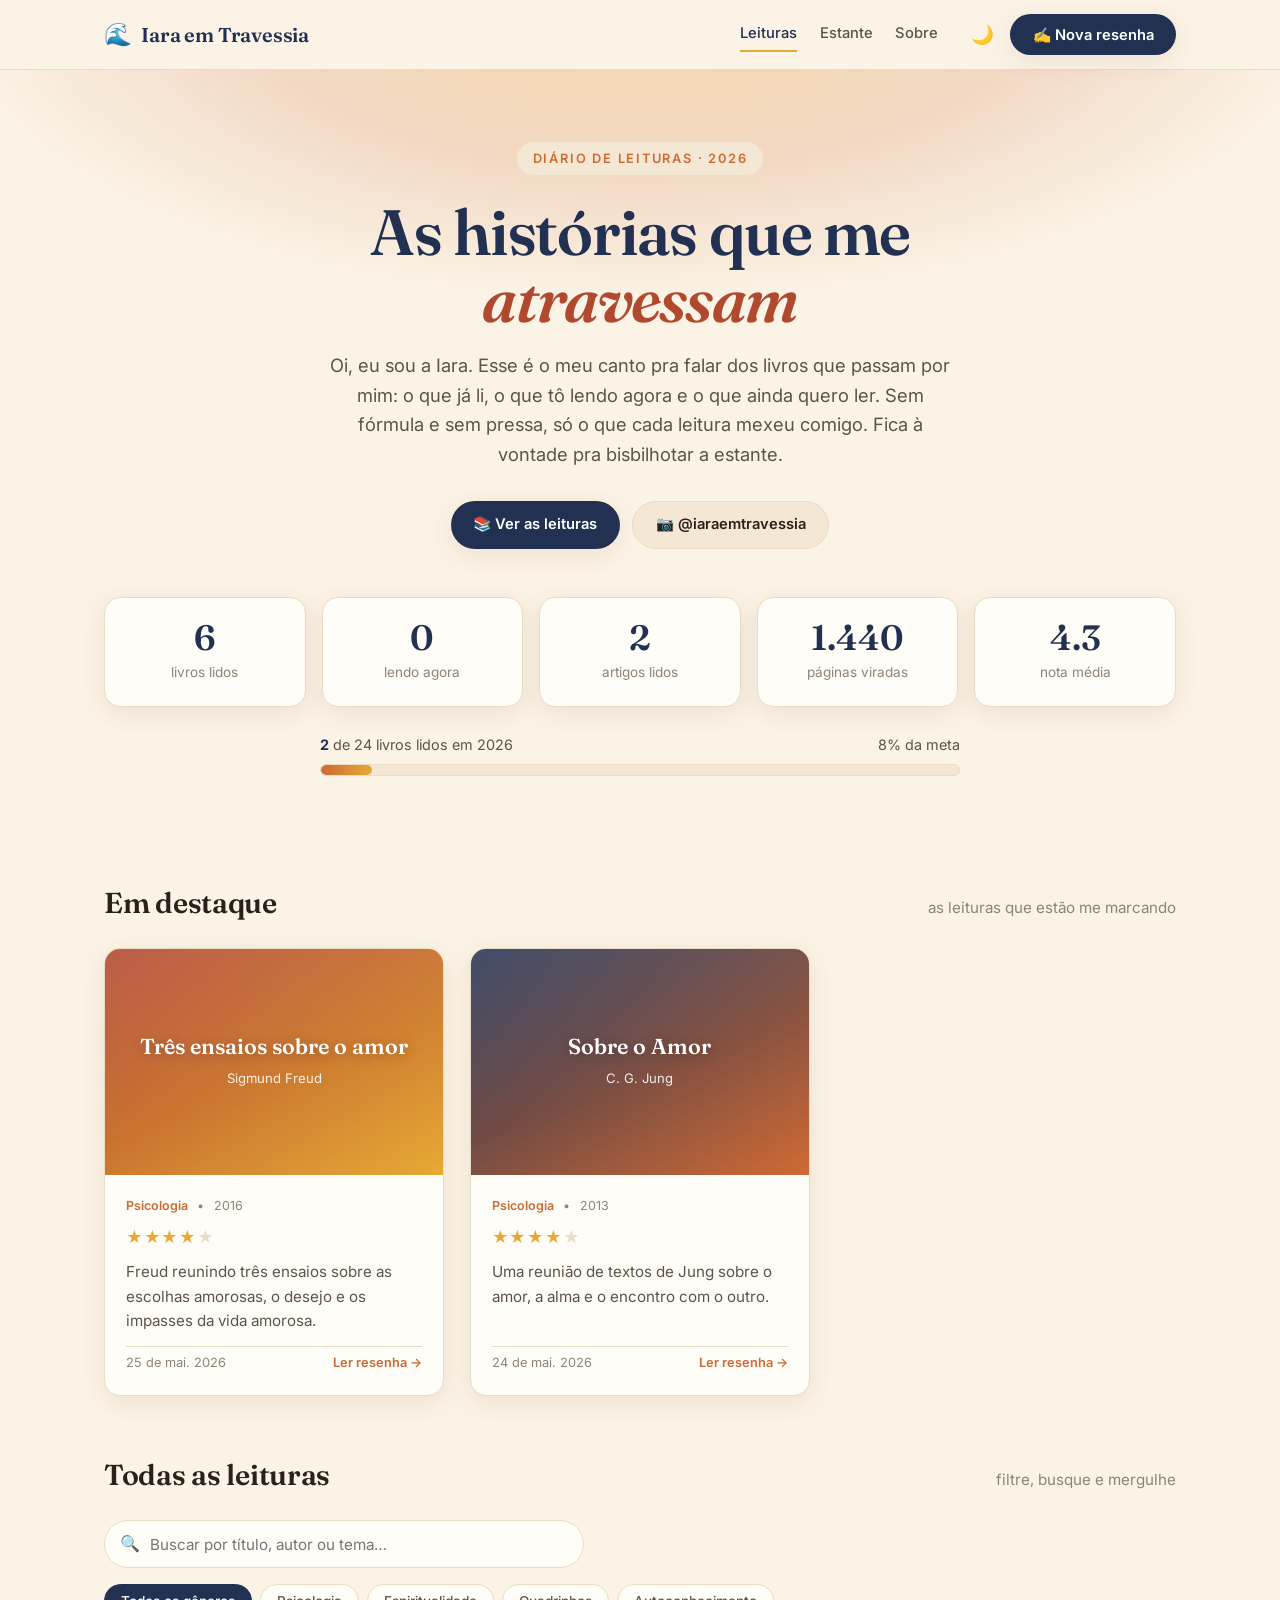
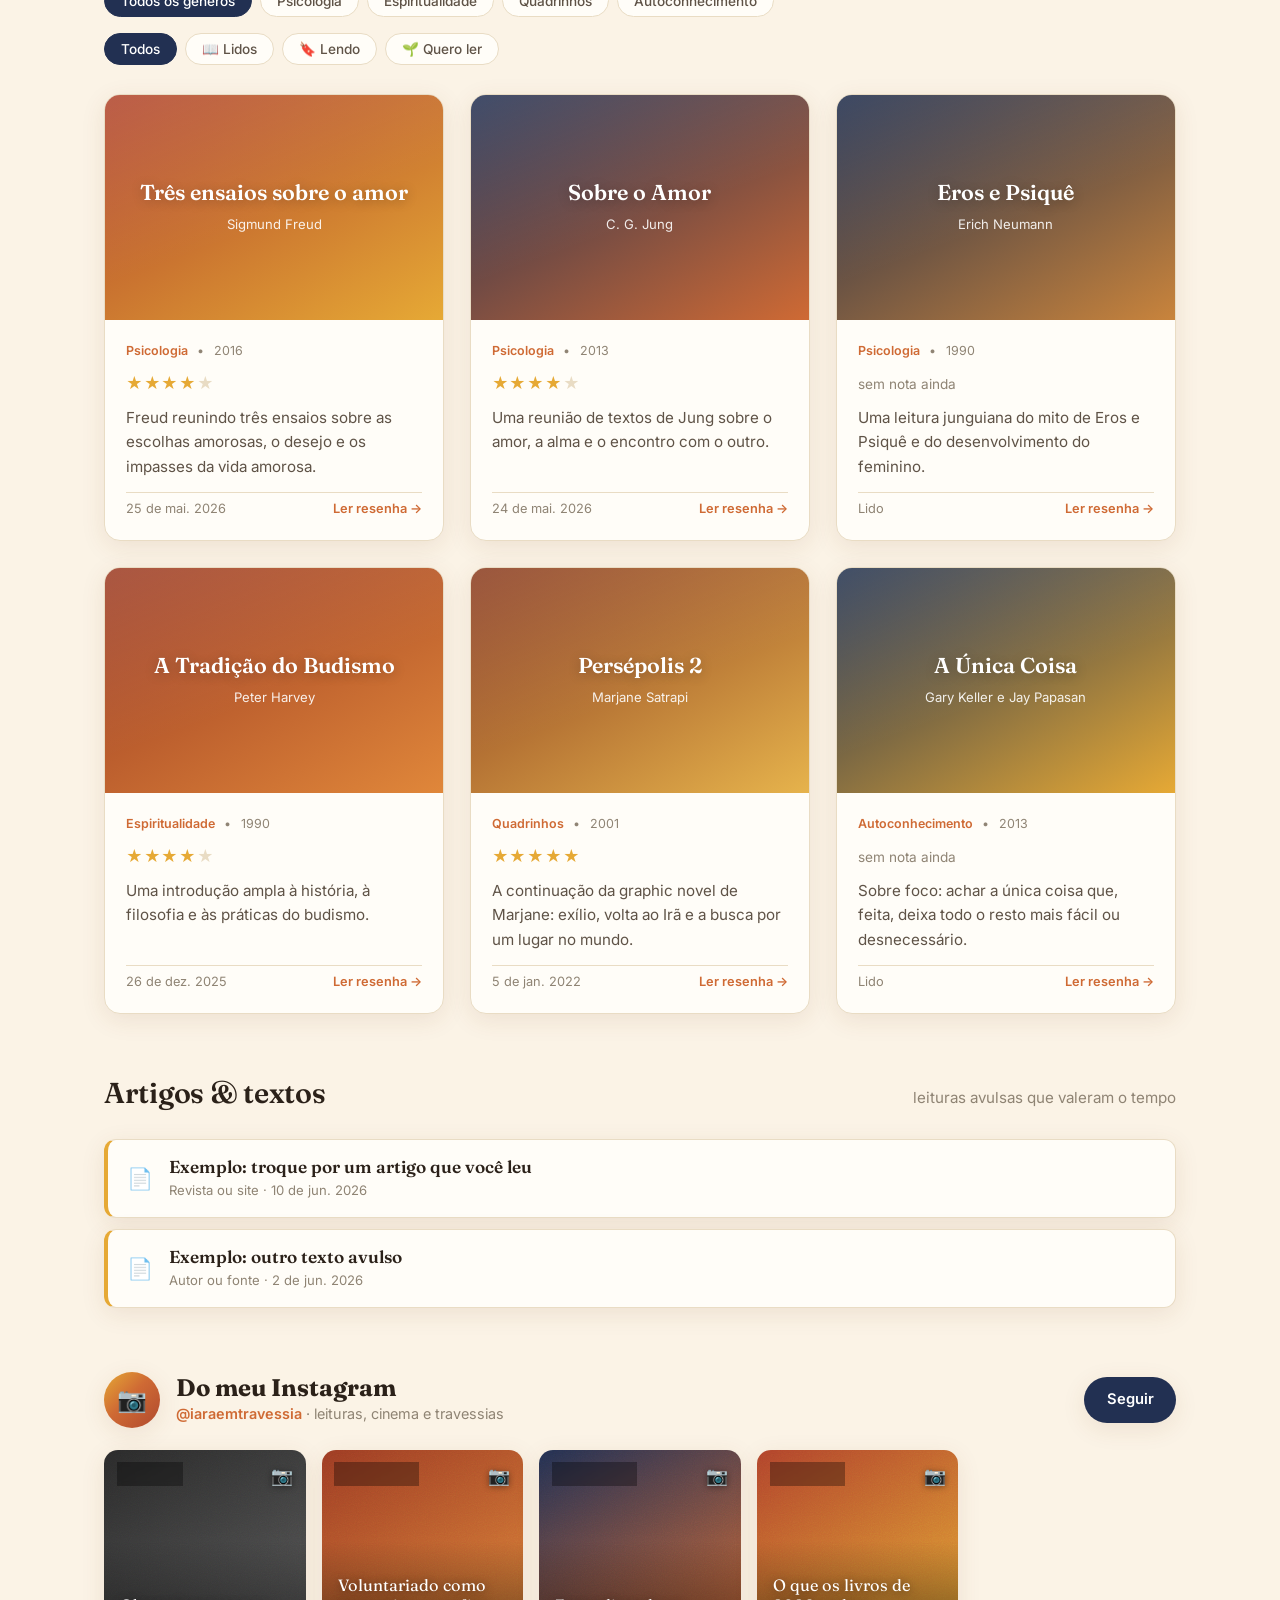
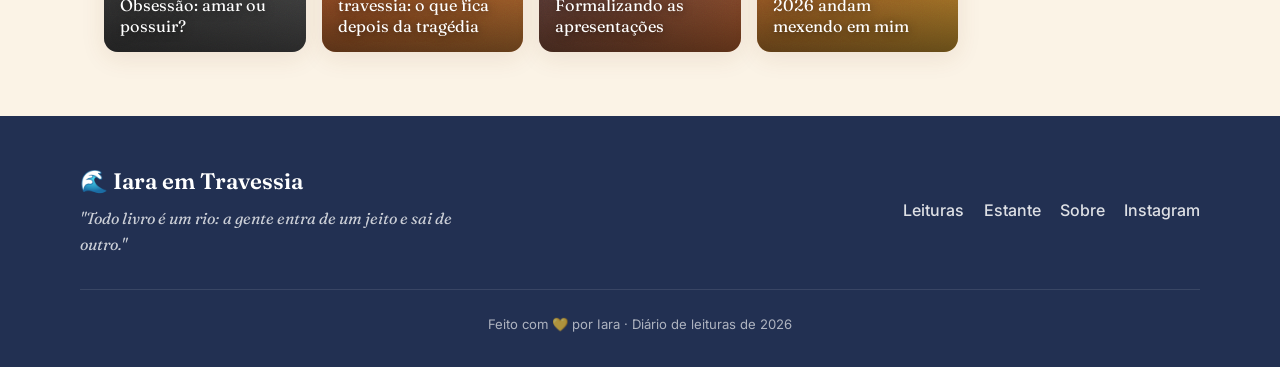
==== commit 77a6f493: "Adiciona contador e lista de artigos lidos - Novo número "artigos lidos" no painel (painel passa a t" ====
--- a/index.html
+++ b/index.html
@@ -68,6 +68,10 @@
             <div class="stat-rotulo">lendo agora</div>
           </div>
           <div class="stat">
+            <div class="stat-numero" id="stat-artigos">0</div>
+            <div class="stat-rotulo">artigos lidos</div>
+          </div>
+          <div class="stat">
             <div class="stat-numero" id="stat-paginas">0</div>
             <div class="stat-rotulo">páginas viradas</div>
           </div>
@@ -113,6 +117,15 @@
         </div>
 
         <div class="grade" id="grade"></div>
+      </section>
+
+      <!-- Artigos & textos avulsos -->
+      <section id="artigos-secao">
+        <div class="titulo-secao">
+          <h2>Artigos & textos</h2>
+          <p>leituras avulsas que valeram o tempo</p>
+        </div>
+        <div class="artigos-lista" id="artigos-lista"></div>
       </section>
 
       <!-- Instagram -->
--- a/css/style.css
+++ b/css/style.css
@@ -297,7 +297,7 @@
 /* ---------- Estatísticas ---------- */
 .stats {
   display: grid;
-  grid-template-columns: repeat(4, 1fr);
+  grid-template-columns: repeat(5, 1fr);
   gap: 1rem;
   margin: 3rem auto 1rem;
 }
@@ -966,6 +966,60 @@
   font-size: 0.82rem;
   opacity: 0.7;
   text-align: center;
+}
+
+/* ---------- Artigos & textos ---------- */
+.artigos-lista {
+  display: grid;
+  gap: 0.7rem;
+}
+.artigo-item {
+  display: flex;
+  align-items: center;
+  gap: 1rem;
+  padding: 1rem 1.2rem;
+  background: var(--fundo-cartao);
+  border: 1px solid var(--borda);
+  border-left: 4px solid var(--dourado);
+  border-radius: 12px;
+  box-shadow: var(--sombra);
+  transition: transform 0.15s, box-shadow 0.2s, border-left-color 0.2s;
+  color: inherit;
+}
+a.artigo-item {
+  cursor: pointer;
+}
+a.artigo-item:hover {
+  transform: translateX(4px);
+  box-shadow: var(--sombra-forte);
+  border-left-color: var(--laranja);
+}
+.artigo-icone {
+  font-size: 1.3rem;
+  flex-shrink: 0;
+}
+.artigo-conteudo {
+  display: flex;
+  flex-direction: column;
+  gap: 0.15rem;
+  flex: 1;
+  min-width: 0;
+}
+.artigo-titulo-lista {
+  font-family: var(--serif);
+  font-size: 1.08rem;
+  font-weight: 600;
+  color: var(--texto);
+  line-height: 1.25;
+}
+.artigo-meta-lista {
+  font-size: 0.82rem;
+  color: var(--texto-tenue);
+}
+.artigo-seta {
+  color: var(--laranja);
+  font-size: 1.1rem;
+  flex-shrink: 0;
 }
 
 /* ---------- Instagram ---------- */
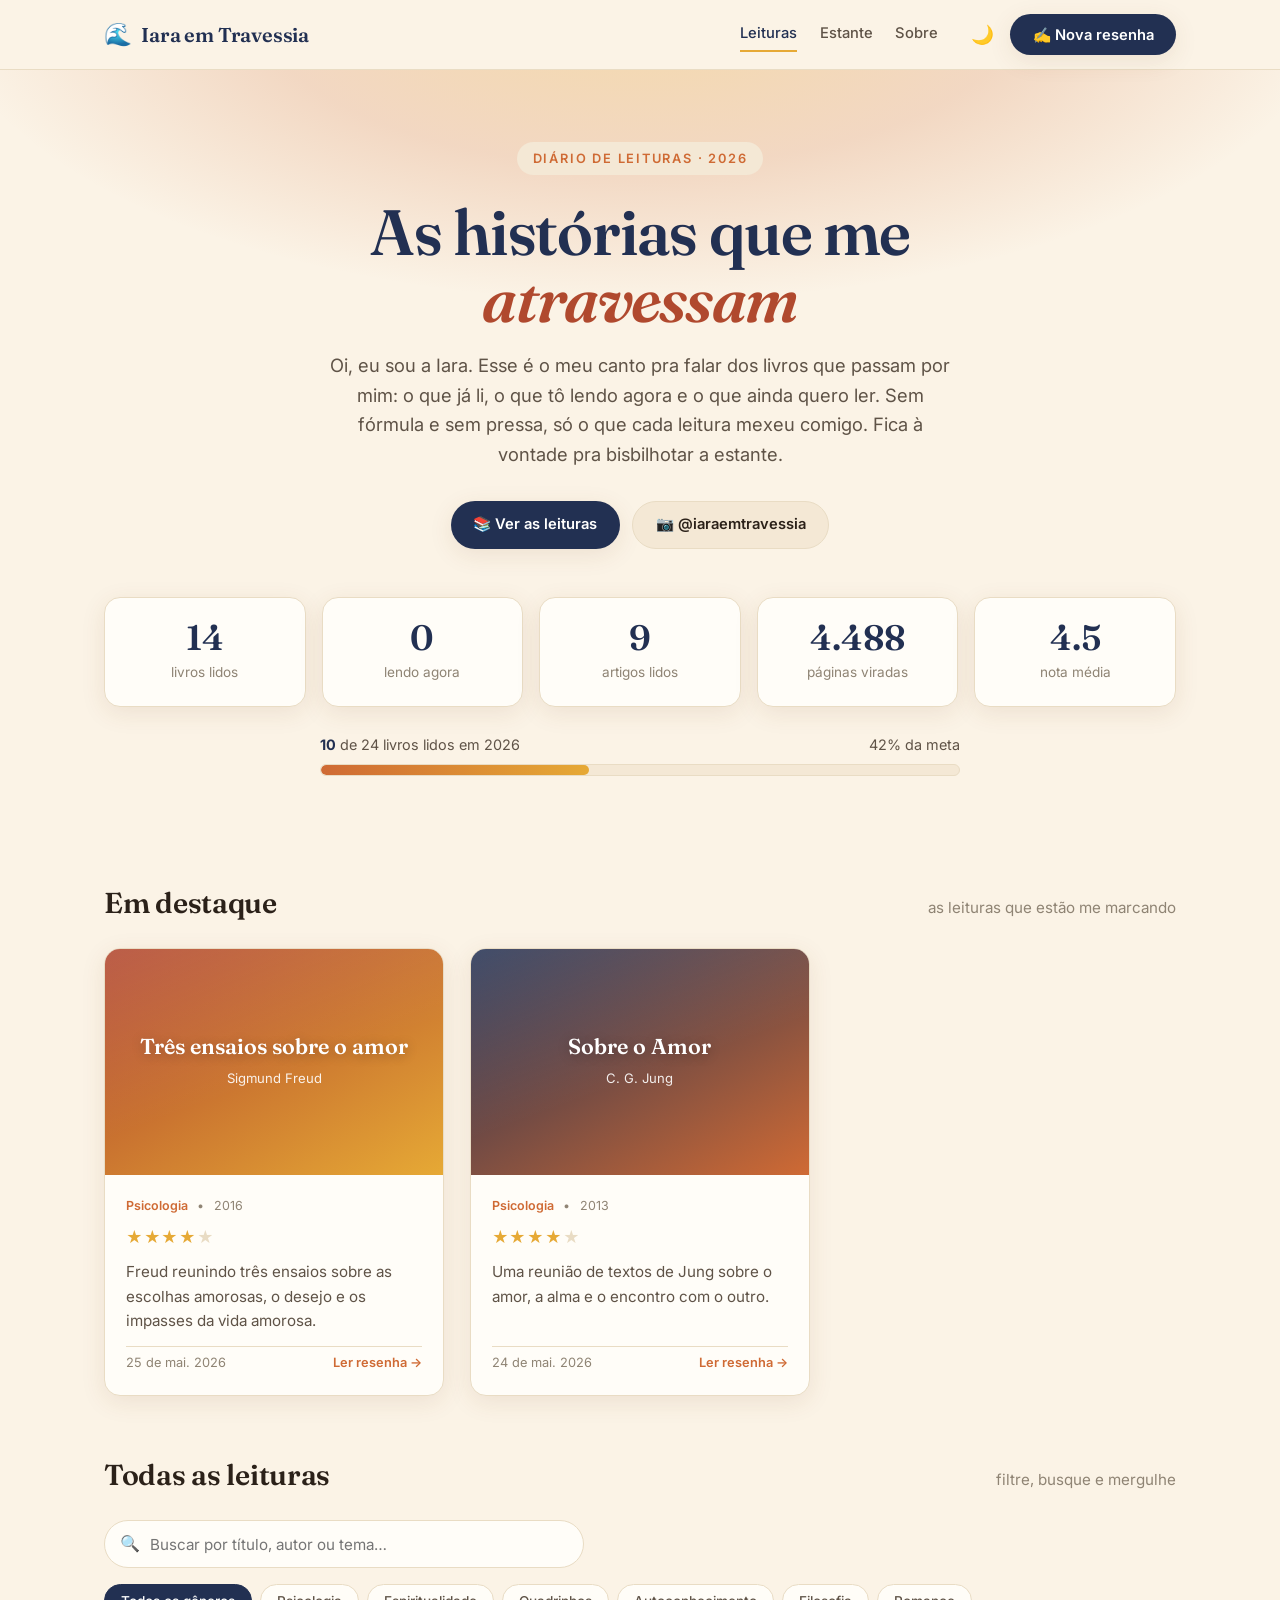
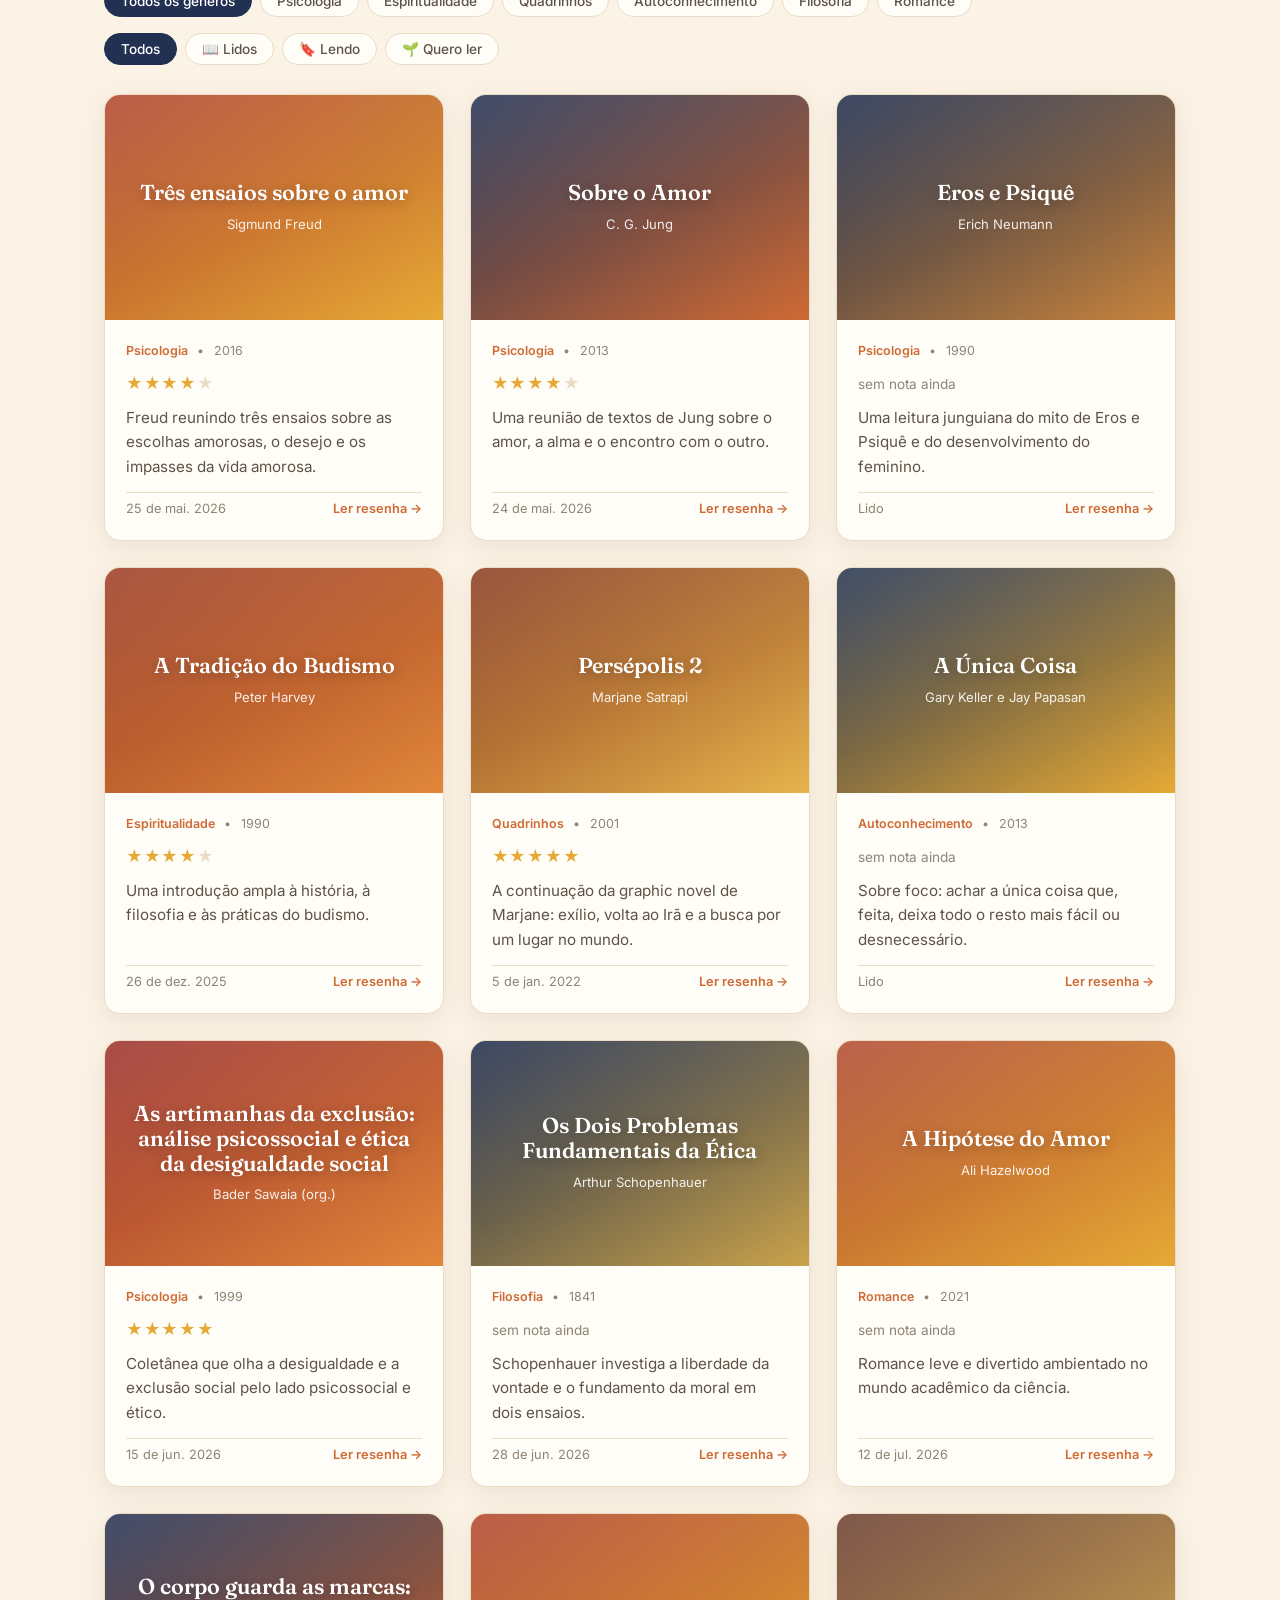
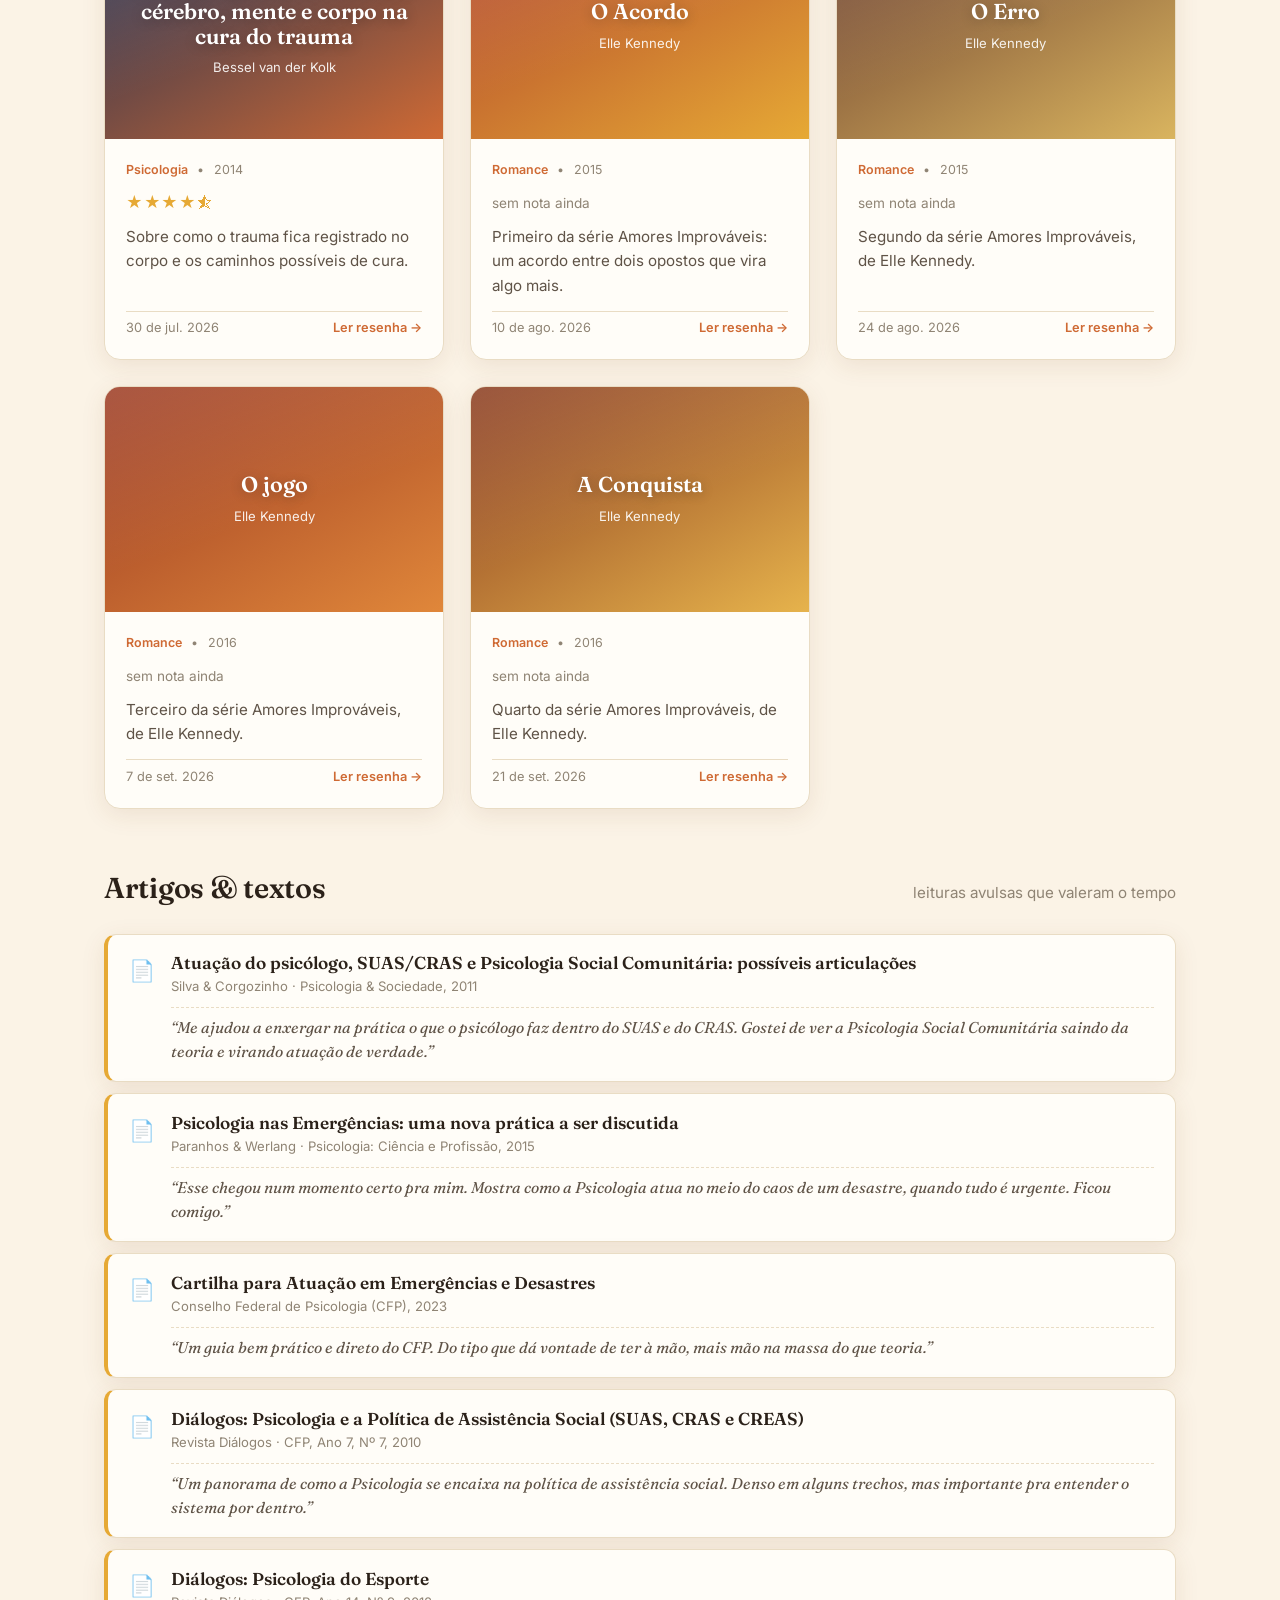
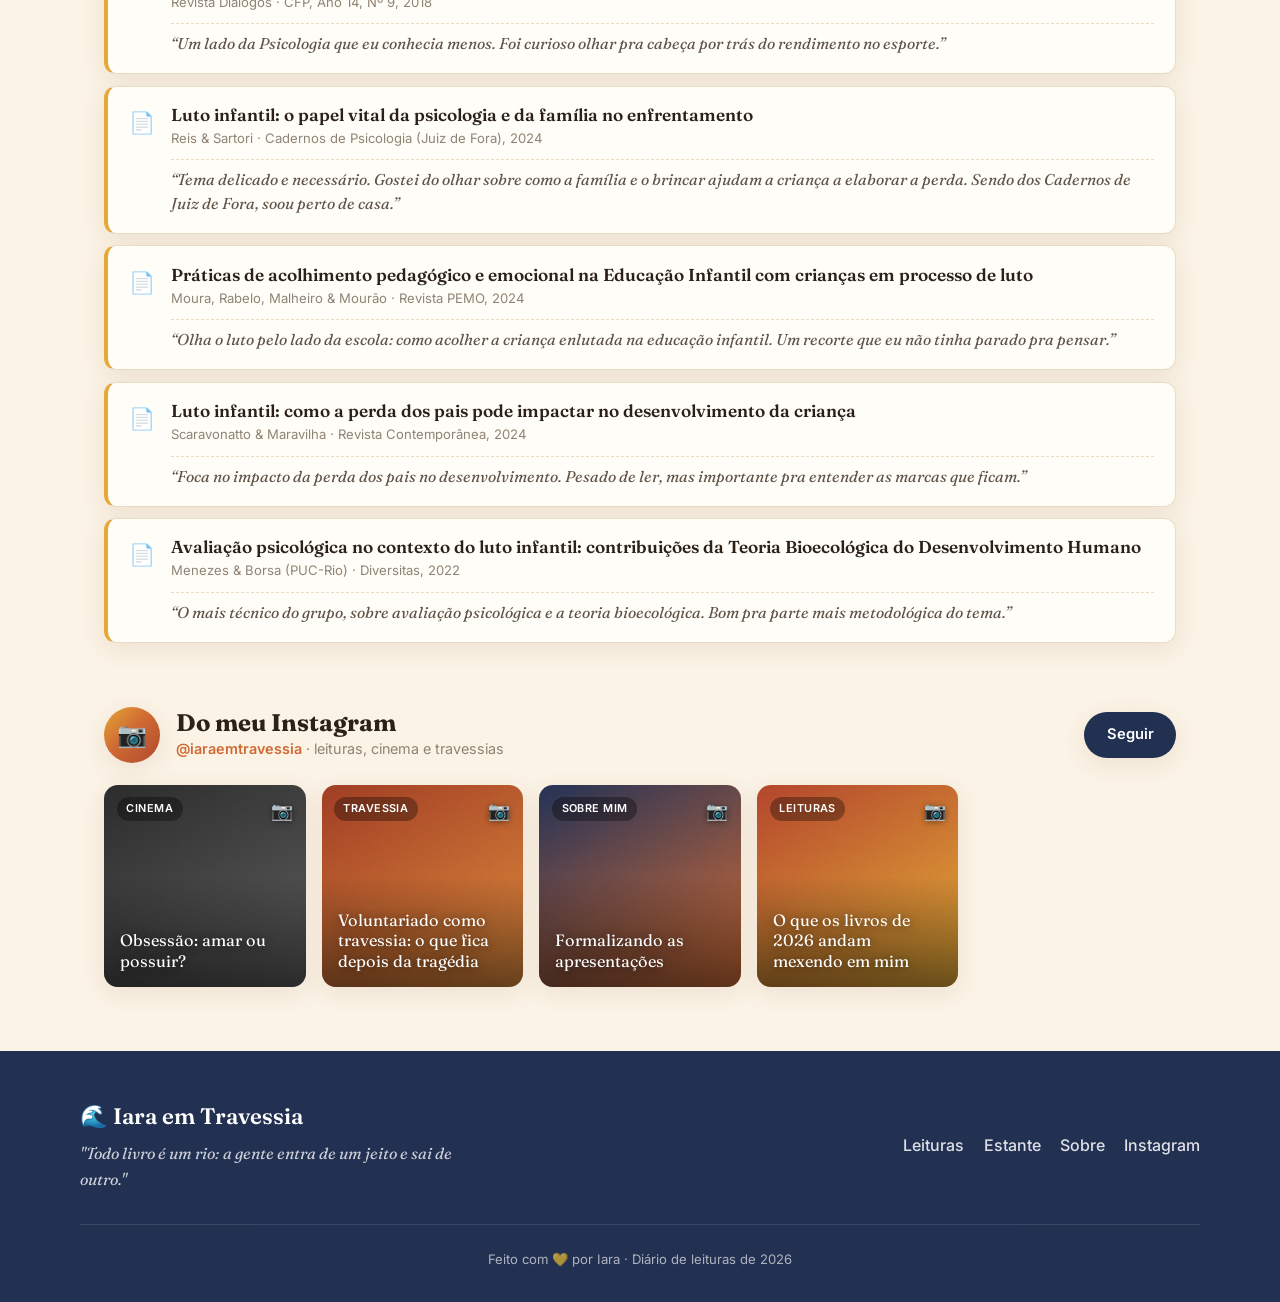
==== commit 8fbd193b: "Transforma o blog em app instalável (PWA) para iPhone - Adiciona manifest.json, ícone de pôr do sol " ====
--- a/index.html
+++ b/index.html
@@ -2,12 +2,22 @@
 <html lang="pt-BR">
 <head>
   <meta charset="UTF-8" />
-  <meta name="viewport" content="width=device-width, initial-scale=1.0" />
+  <meta name="viewport" content="width=device-width, initial-scale=1.0, viewport-fit=cover" />
   <title>Iara em Travessia — Diário de Leituras 2026</title>
   <meta
     name="description"
     content="O diário de leituras da Iara em 2026. Resenhas, travessias e livros que atravessam. Inspirado em @iaraemtravessia."
   />
+
+  <!-- App para iPhone / Android (PWA) -->
+  <link rel="manifest" href="manifest.json" />
+  <meta name="theme-color" content="#cf6a34" />
+  <meta name="mobile-web-app-capable" content="yes" />
+  <meta name="apple-mobile-web-app-capable" content="yes" />
+  <meta name="apple-mobile-web-app-status-bar-style" content="black-translucent" />
+  <meta name="apple-mobile-web-app-title" content="Travessia" />
+  <link rel="apple-touch-icon" href="icons/apple-touch-icon.png" />
+
   <link rel="preconnect" href="https://fonts.googleapis.com" />
   <link rel="preconnect" href="https://fonts.gstatic.com" crossorigin />
   <link
@@ -306,7 +316,35 @@
     </div>
   </div>
 
+  <!-- Barra de navegação inferior (aparece no celular, estilo app) -->
+  <nav class="tabbar" id="tabbar">
+    <button class="tab" data-vista="blog">
+      <span class="tab-icone">📚</span>
+      <span class="tab-rotulo">Leituras</span>
+    </button>
+    <button class="tab" data-vista="estante">
+      <span class="tab-icone">🪑</span>
+      <span class="tab-rotulo">Estante</span>
+    </button>
+    <button class="tab" id="tab-nova">
+      <span class="tab-icone">✍️</span>
+      <span class="tab-rotulo">Escrever</span>
+    </button>
+    <button class="tab" data-vista="sobre">
+      <span class="tab-icone">🙂</span>
+      <span class="tab-rotulo">Sobre</span>
+    </button>
+  </nav>
+
   <script src="js/data.js"></script>
   <script src="js/app.js"></script>
+  <script>
+    // Registra o service worker para o app funcionar offline
+    if ("serviceWorker" in navigator) {
+      window.addEventListener("load", () => {
+        navigator.serviceWorker.register("sw.js").catch(() => {});
+      });
+    }
+  </script>
 </body>
 </html>
--- a/css/style.css
+++ b/css/style.css
@@ -95,6 +95,7 @@
   background: color-mix(in srgb, var(--fundo) 88%, transparent);
   backdrop-filter: blur(12px);
   border-bottom: 1px solid var(--borda);
+  padding-top: env(safe-area-inset-top);
 }
 
 .cabecalho-conteudo {
@@ -975,28 +976,20 @@
 }
 .artigo-item {
   display: flex;
-  align-items: center;
+  align-items: flex-start;
   gap: 1rem;
-  padding: 1rem 1.2rem;
+  padding: 1.1rem 1.3rem;
   background: var(--fundo-cartao);
   border: 1px solid var(--borda);
   border-left: 4px solid var(--dourado);
   border-radius: 12px;
   box-shadow: var(--sombra);
-  transition: transform 0.15s, box-shadow 0.2s, border-left-color 0.2s;
   color: inherit;
-}
-a.artigo-item {
-  cursor: pointer;
-}
-a.artigo-item:hover {
-  transform: translateX(4px);
-  box-shadow: var(--sombra-forte);
-  border-left-color: var(--laranja);
 }
 .artigo-icone {
   font-size: 1.3rem;
   flex-shrink: 0;
+  margin-top: 0.1rem;
 }
 .artigo-conteudo {
   display: flex;
@@ -1016,10 +1009,16 @@
   font-size: 0.82rem;
   color: var(--texto-tenue);
 }
-.artigo-seta {
-  color: var(--laranja);
-  font-size: 1.1rem;
-  flex-shrink: 0;
+.artigo-comentario {
+  display: block;
+  margin-top: 0.5rem;
+  font-family: var(--serif);
+  font-style: italic;
+  font-size: 0.98rem;
+  line-height: 1.5;
+  color: var(--texto-suave);
+  border-top: 1px dashed var(--borda);
+  padding-top: 0.5rem;
 }
 
 /* ---------- Instagram ---------- */
@@ -1131,6 +1130,11 @@
   text-shadow: 0 1px 8px rgba(0, 0, 0, 0.5);
 }
 
+/* ---------- Barra de navegação inferior (app) ---------- */
+.tabbar {
+  display: none;
+}
+
 /* ---------- Responsivo ---------- */
 @media (max-width: 760px) {
   .nav {
@@ -1156,4 +1160,53 @@
   .insta-grade {
     grid-template-columns: repeat(2, 1fr);
   }
-}
+
+  /* Barra inferior estilo app */
+  body {
+    padding-bottom: calc(62px + env(safe-area-inset-bottom));
+  }
+  .tabbar {
+    display: grid;
+    grid-template-columns: repeat(4, 1fr);
+    position: fixed;
+    left: 0;
+    right: 0;
+    bottom: 0;
+    z-index: 60;
+    background: color-mix(in srgb, var(--fundo) 92%, transparent);
+    backdrop-filter: blur(14px);
+    border-top: 1px solid var(--borda);
+    padding-bottom: env(safe-area-inset-bottom);
+    box-shadow: 0 -4px 20px rgba(60, 35, 15, 0.08);
+  }
+  [data-tema="escuro"] .tabbar {
+    box-shadow: 0 -4px 20px rgba(0, 0, 0, 0.35);
+  }
+  .tab {
+    display: flex;
+    flex-direction: column;
+    align-items: center;
+    gap: 3px;
+    padding: 0.55rem 0 0.45rem;
+    color: var(--texto-tenue);
+    font-family: var(--sans);
+    transition: color 0.15s;
+  }
+  .tab-icone {
+    font-size: 1.35rem;
+    line-height: 1;
+    filter: grayscale(0.3);
+    transition: filter 0.15s, transform 0.15s;
+  }
+  .tab-rotulo {
+    font-size: 0.68rem;
+    font-weight: 600;
+  }
+  .tab.ativo {
+    color: var(--marinho);
+  }
+  .tab.ativo .tab-icone {
+    filter: grayscale(0);
+    transform: translateY(-1px) scale(1.08);
+  }
+}
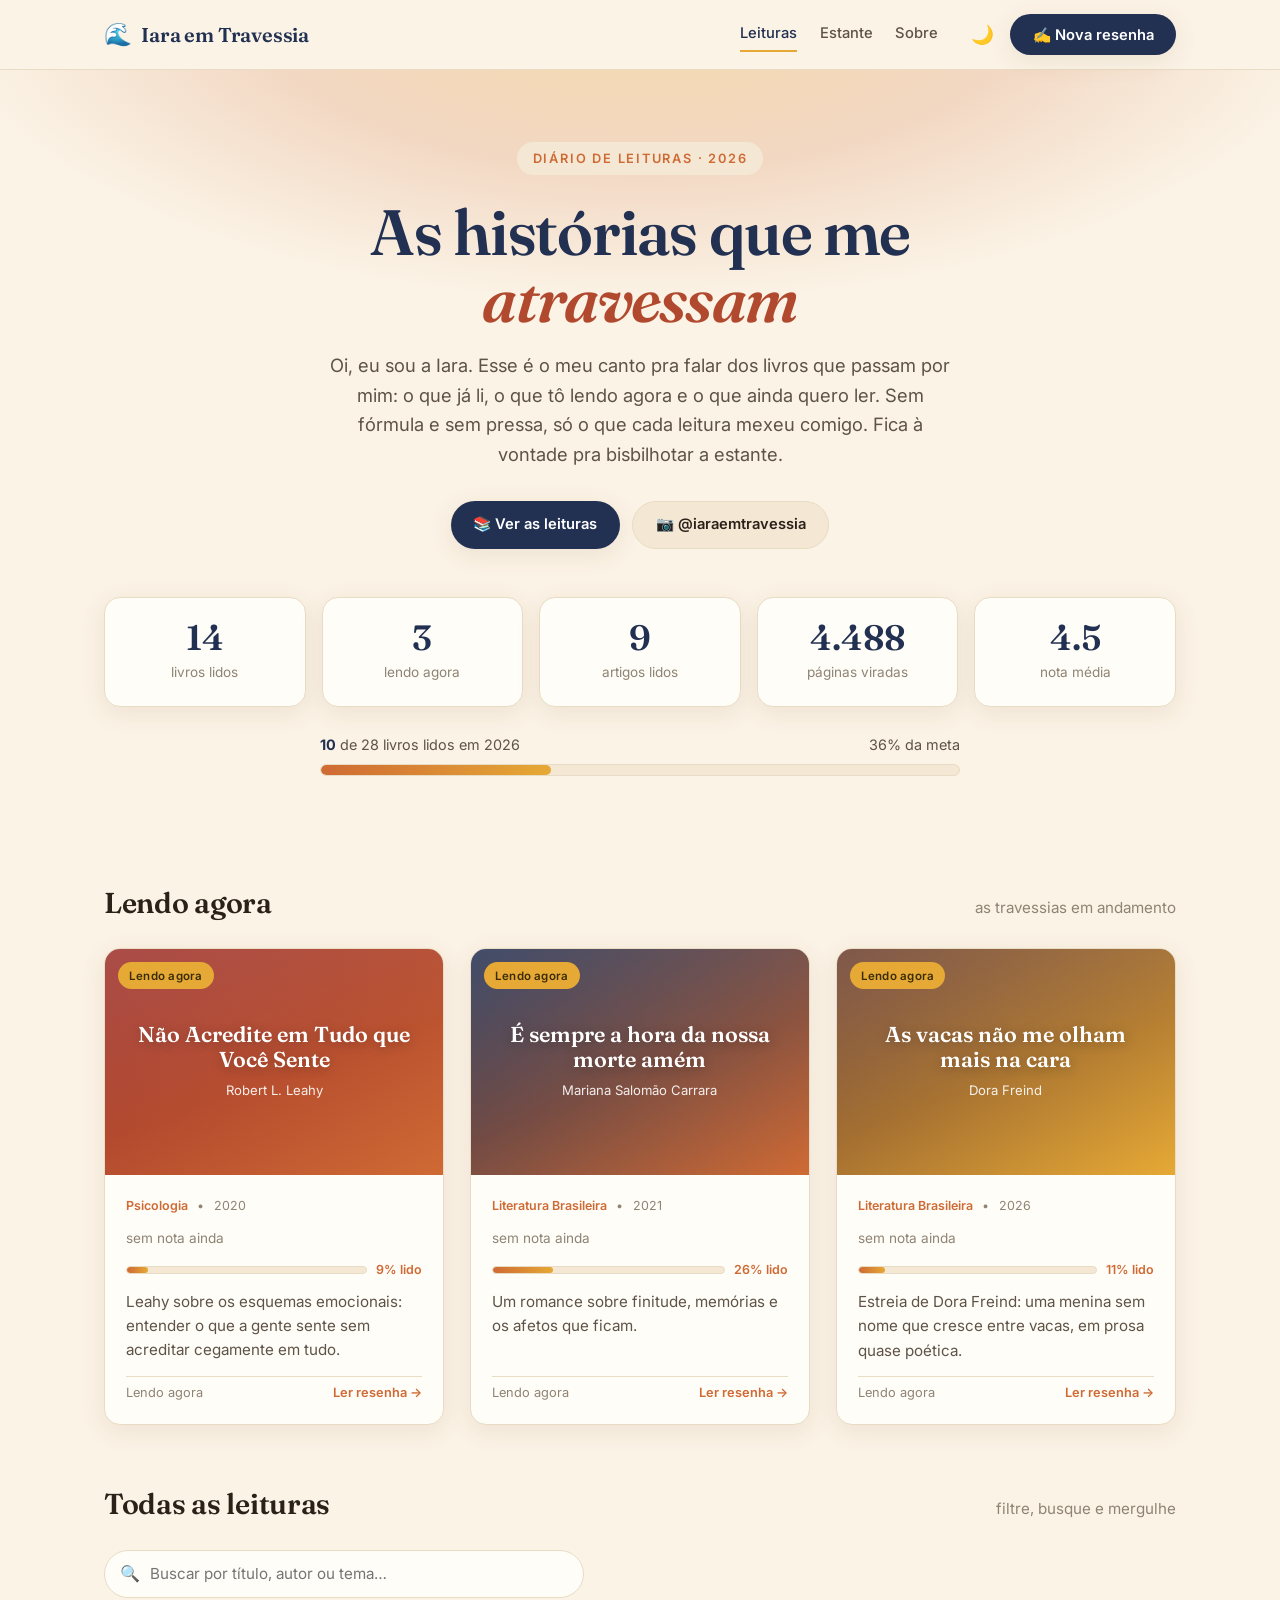
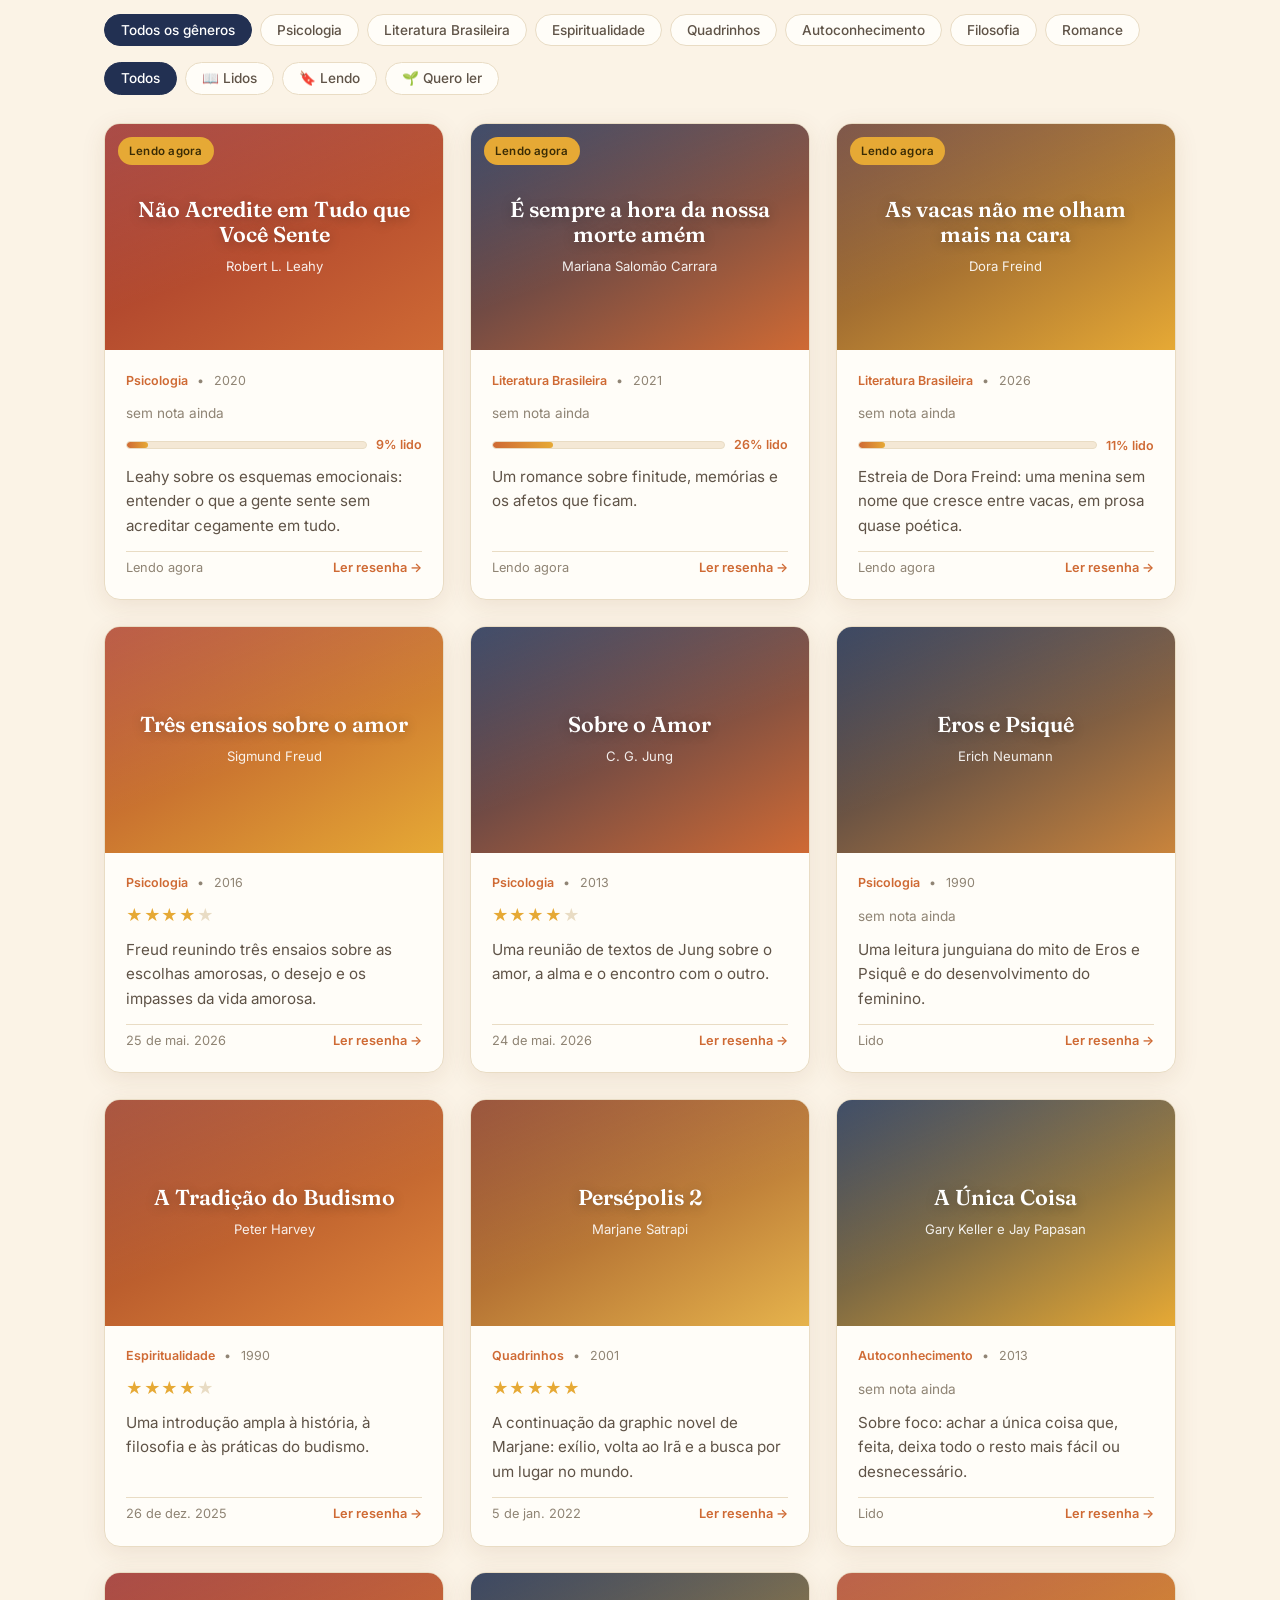
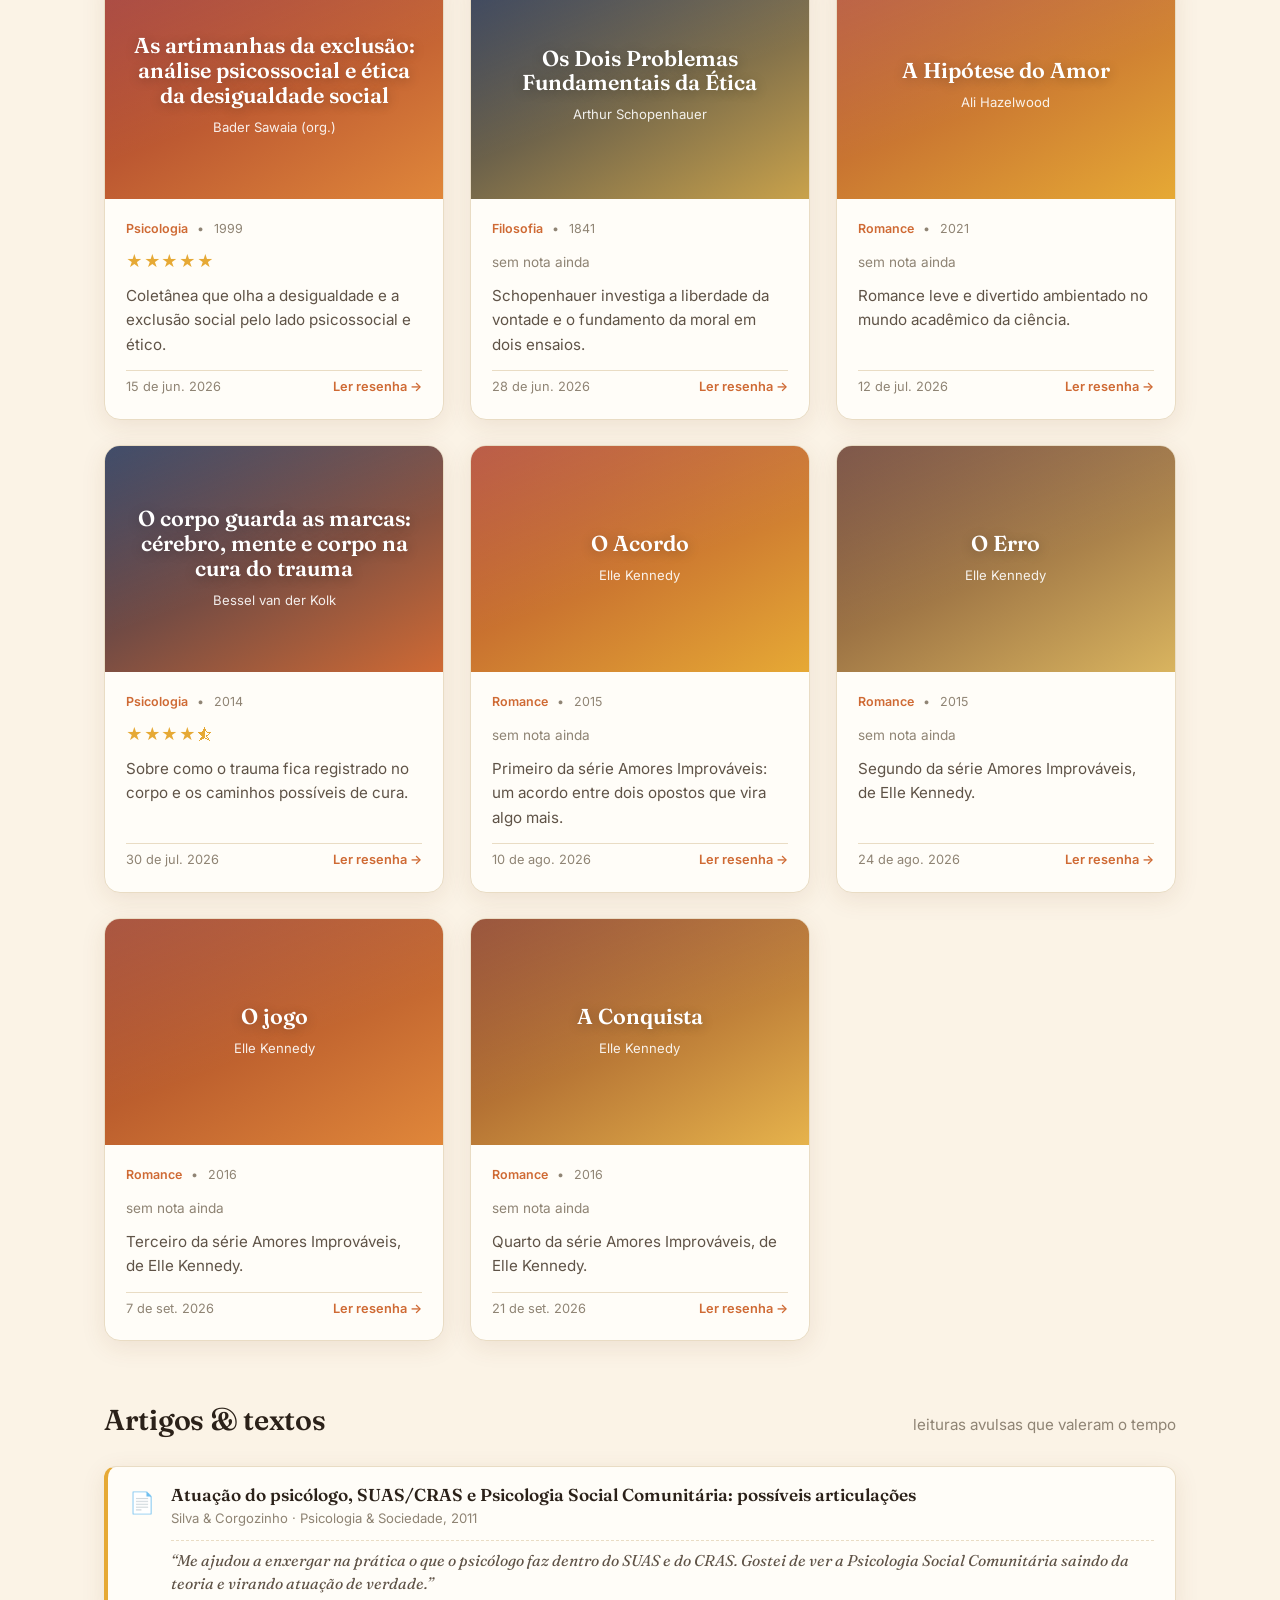
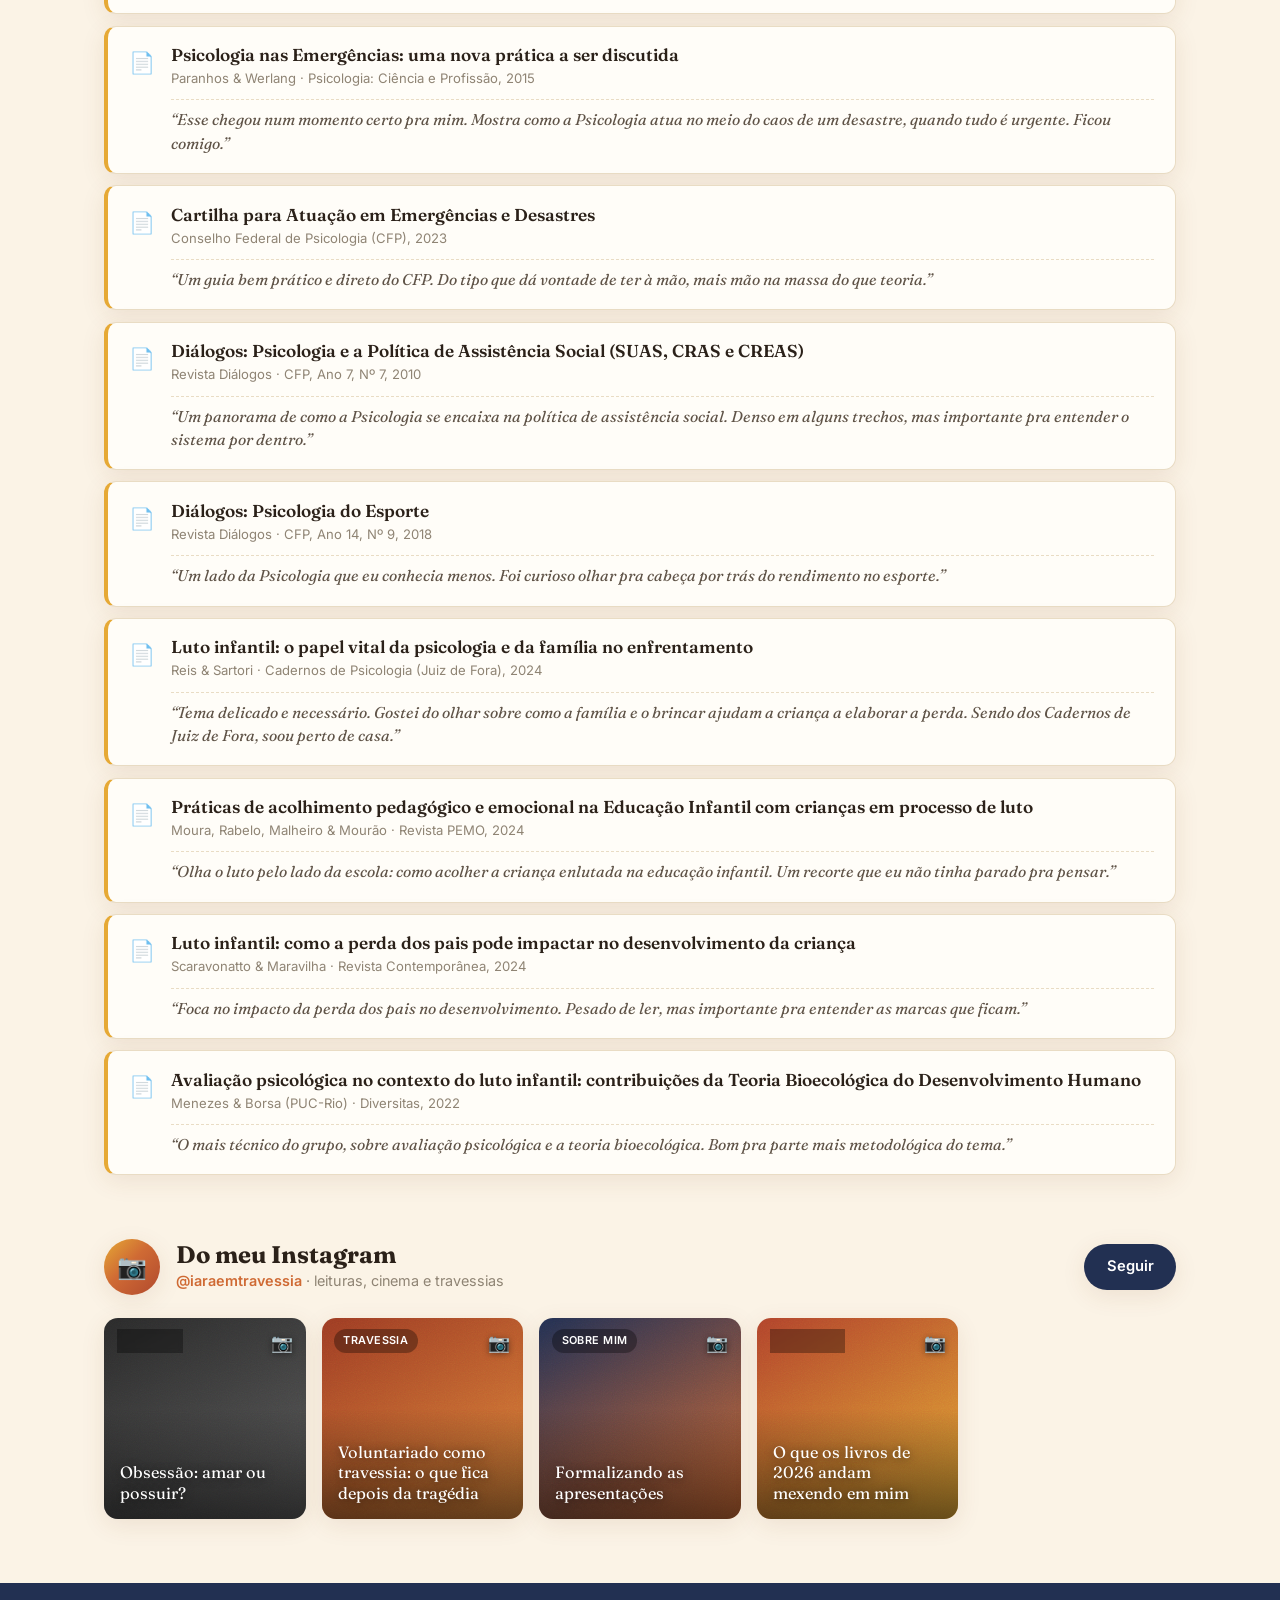
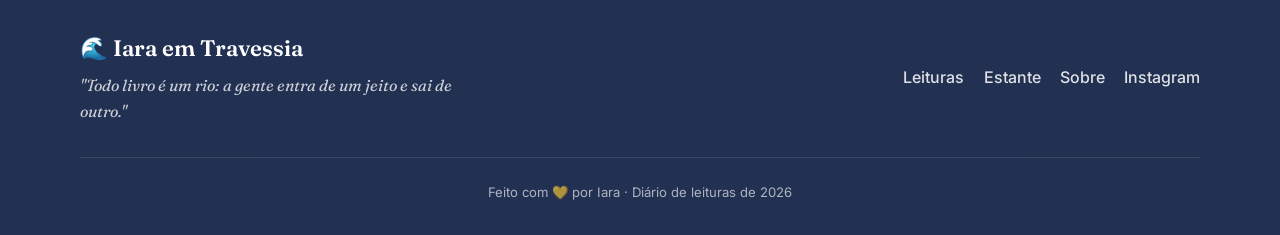
==== commit eb44510c: "Adiciona mais duas leituras em andamento e cria mural "Lendo agora" - É sempre a hora da nossa morte" ====
--- a/index.html
+++ b/index.html
@@ -100,8 +100,8 @@
     <div class="container">
       <!-- Destaques -->
       <div class="titulo-secao">
-        <h2>Em destaque</h2>
-        <p>as leituras que estão me marcando</p>
+        <h2>Lendo agora</h2>
+        <p>as travessias em andamento</p>
       </div>
       <div class="grade" id="destaques"></div>
 
--- a/css/style.css
+++ b/css/style.css
@@ -1128,6 +1128,47 @@
   font-size: 1.02rem;
   line-height: 1.25;
   text-shadow: 0 1px 8px rgba(0, 0, 0, 0.5);
+}
+
+/* ---------- Progresso de leitura (livros em andamento) ---------- */
+.progresso-livro {
+  display: flex;
+  align-items: center;
+  gap: 0.6rem;
+}
+.progresso-barra {
+  flex: 1;
+  height: 8px;
+  background: var(--fundo-suave);
+  border-radius: 999px;
+  overflow: hidden;
+  border: 1px solid var(--borda);
+}
+.progresso-preenchida {
+  height: 100%;
+  border-radius: 999px;
+  background: linear-gradient(90deg, var(--laranja), var(--dourado));
+}
+.progresso-rotulo {
+  font-size: 0.78rem;
+  font-weight: 600;
+  color: var(--laranja);
+  white-space: nowrap;
+}
+.progresso-artigo {
+  background: var(--fundo-suave);
+  border: 1px solid var(--borda);
+  border-radius: 12px;
+  padding: 1rem 1.2rem;
+  margin: 1.5rem 0;
+}
+.progresso-topo {
+  display: flex;
+  justify-content: space-between;
+  font-weight: 600;
+  color: var(--marinho);
+  margin-bottom: 0.6rem;
+  font-size: 0.95rem;
 }
 
 /* ---------- Barra de navegação inferior (app) ---------- */
